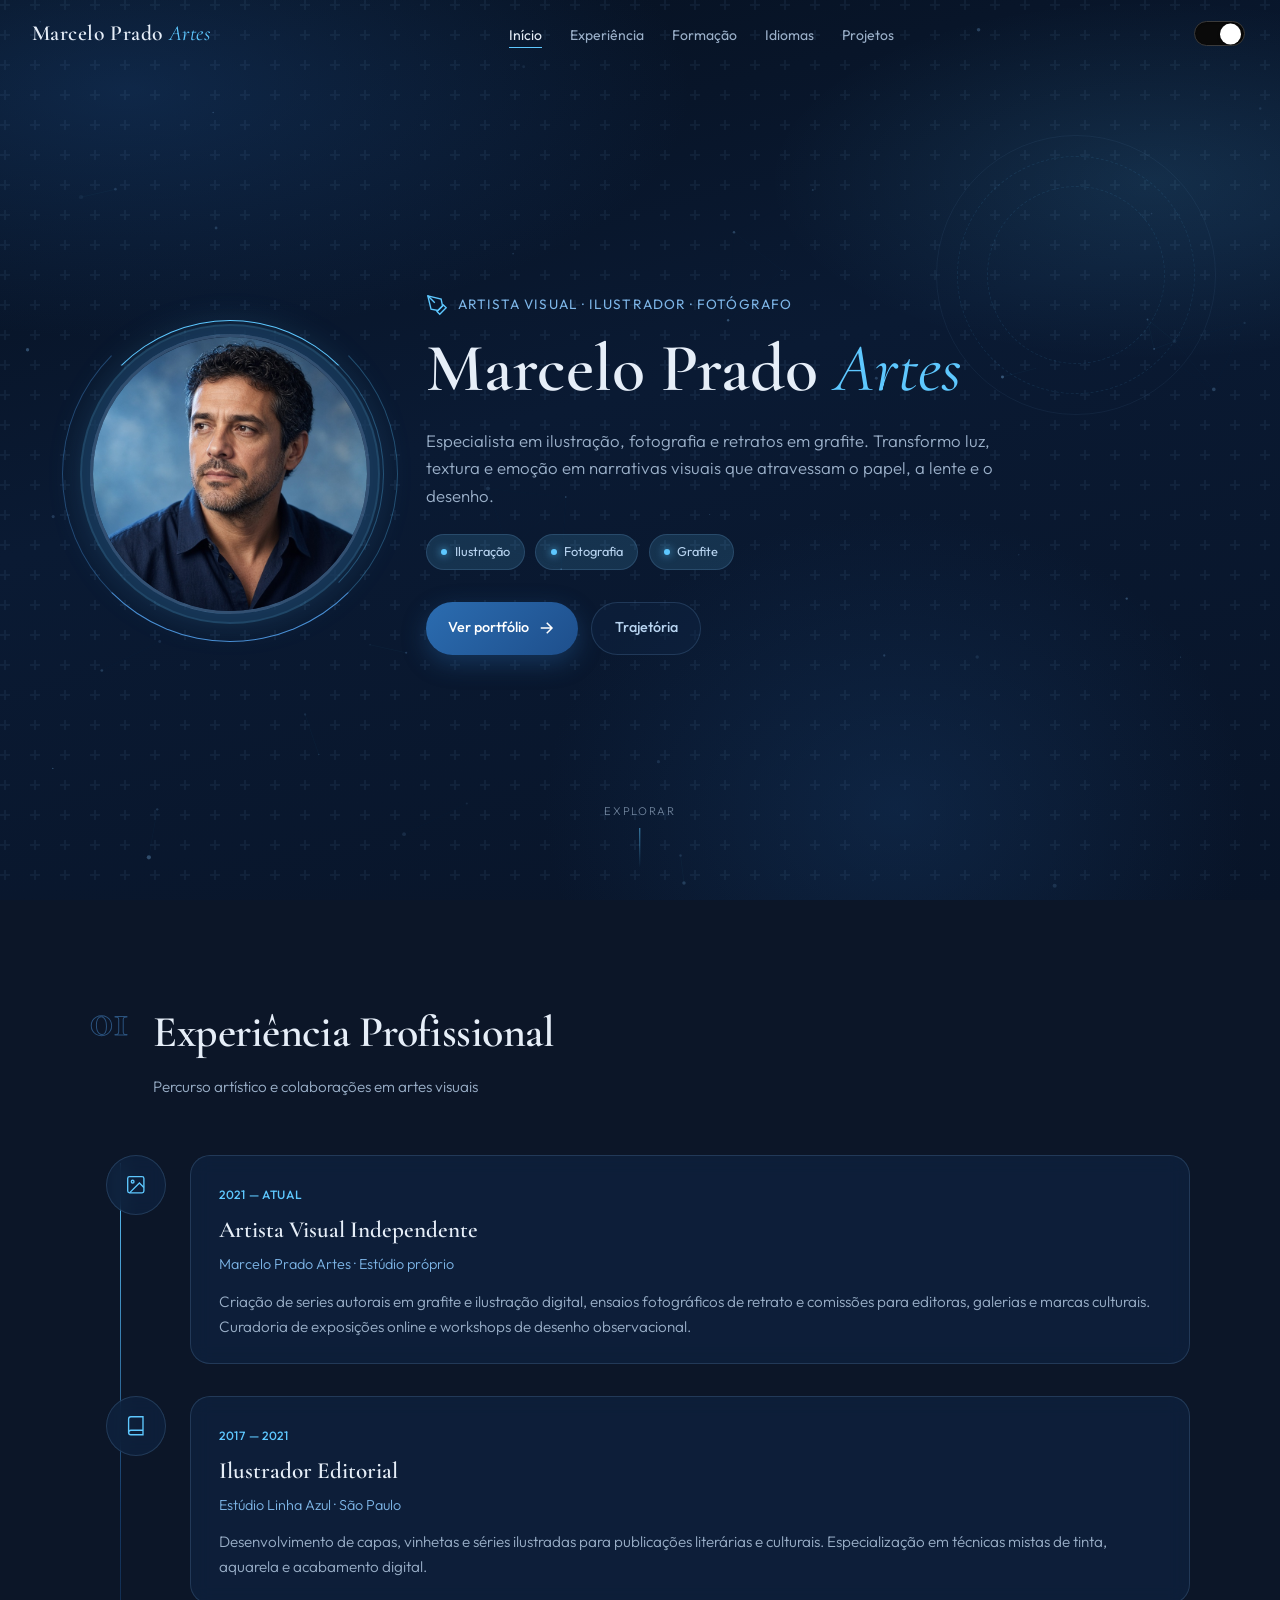
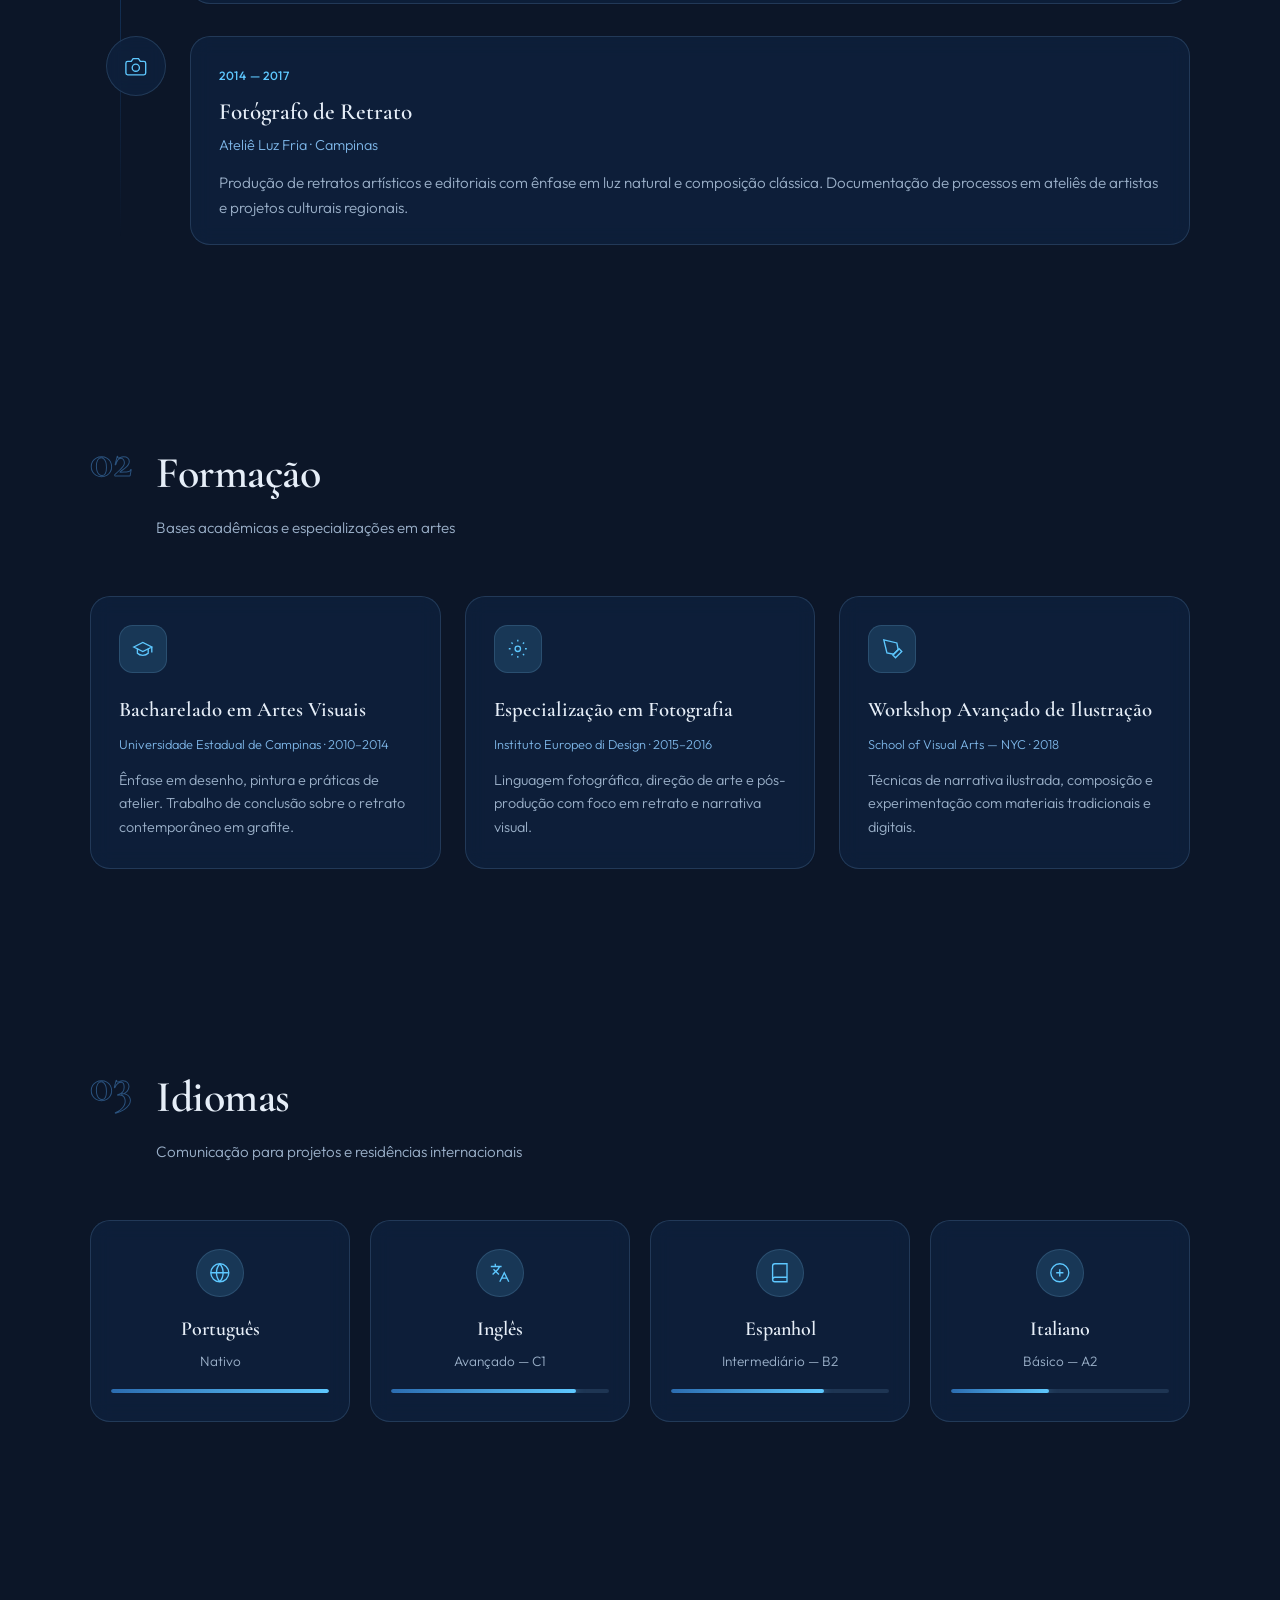
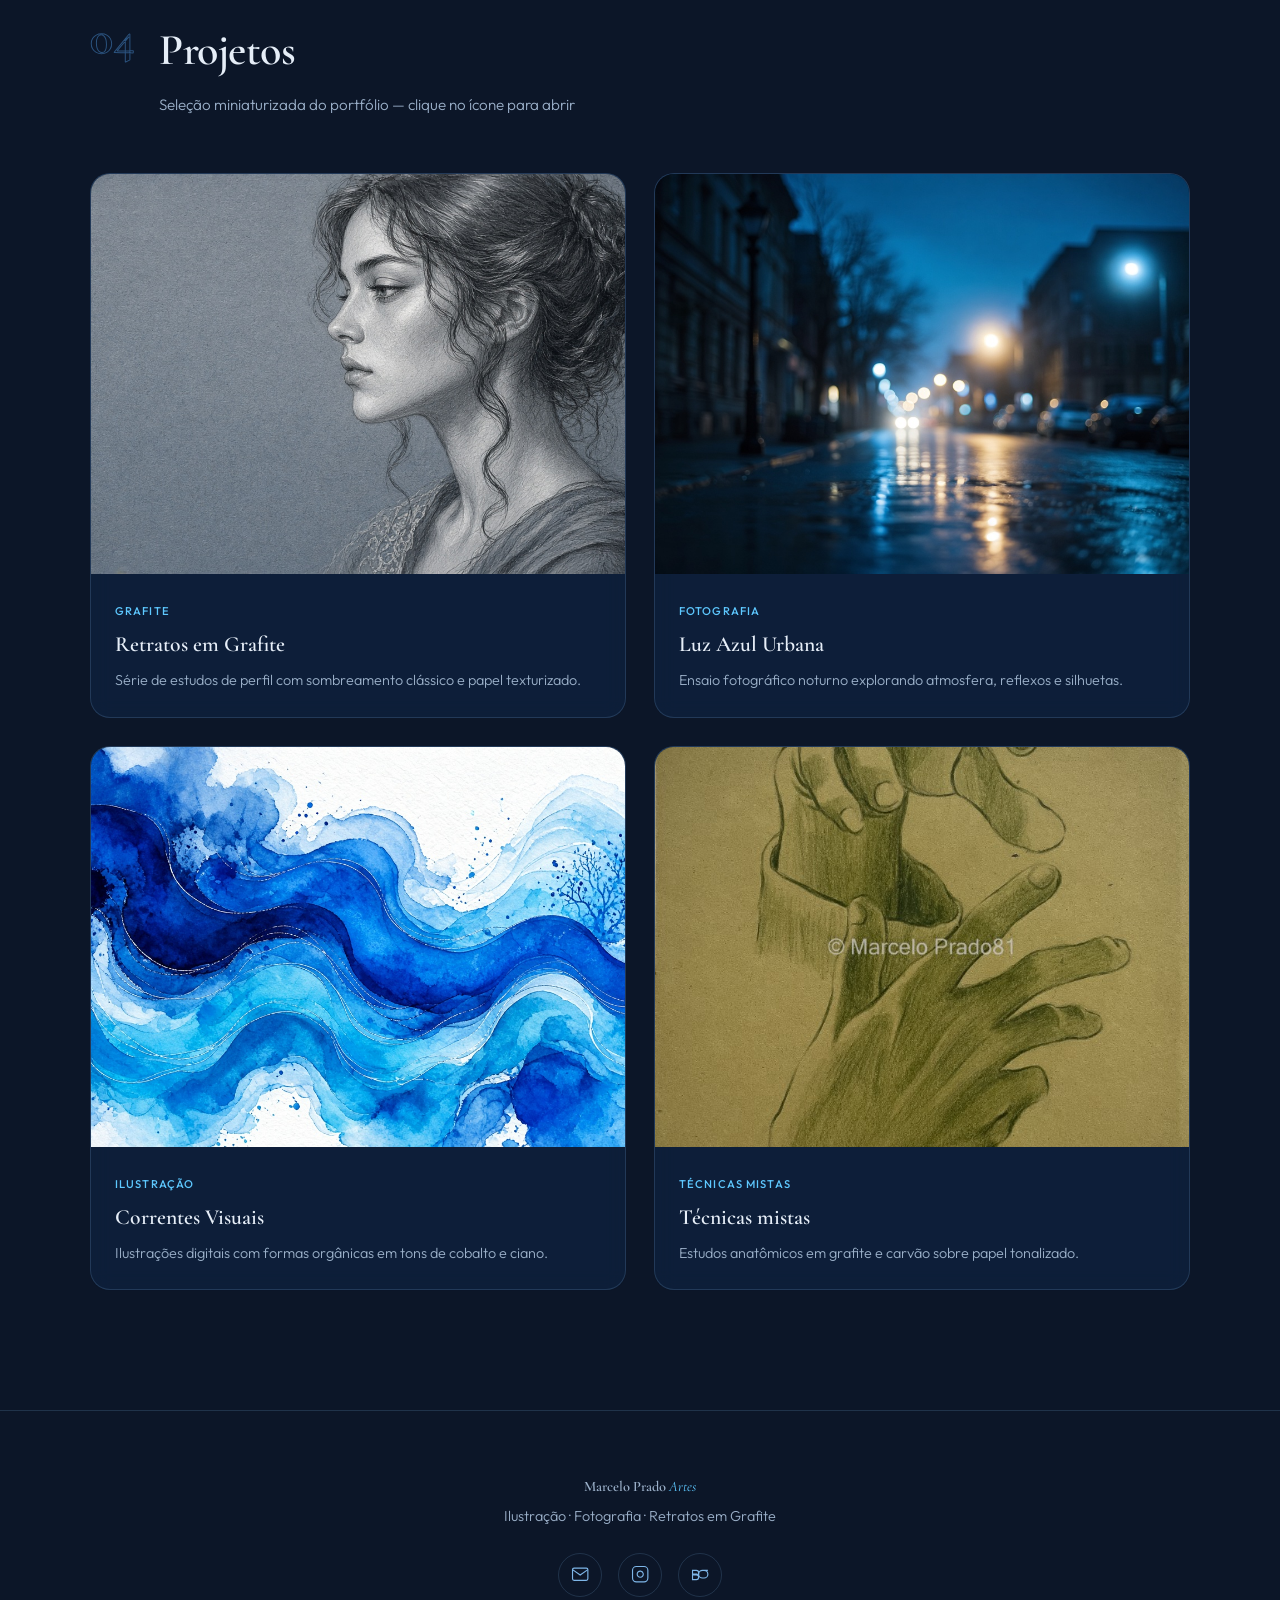
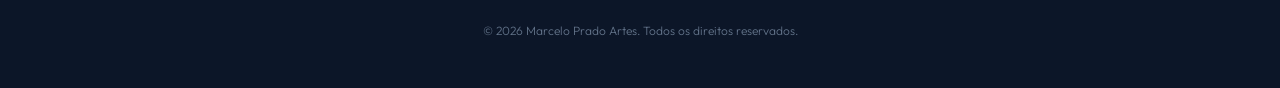
==== Marcelo Prado Artes.html @ c38c05e2 "Versão 1.0" ====
<!DOCTYPE html>
<html lang="pt-BR">
<head>
  <meta charset="UTF-8" />
  <meta name="viewport" content="width=device-width, initial-scale=1.0" />
  <title>Marcelo Prado Artes — Currículo</title>
  <script>
    (function () {
      try {
        var t = localStorage.getItem("mpa-theme");
        if (t === "light" || t === "dark") document.documentElement.setAttribute("data-theme", t);
      } catch (e) {}
    })();
  </script>
  <link rel="preconnect" href="https://fonts.googleapis.com" />
  <link rel="preconnect" href="https://fonts.gstatic.com" crossorigin />
  <link href="https://fonts.googleapis.com/css2?family=Cormorant+Garamond:ital,wght@0,400;0,600;0,700;1,400&family=Outfit:wght@300;400;500;600&display=swap" rel="stylesheet" />
  <link rel="stylesheet" href="styles.css" />
</head>
<body>
  <div class="canvas-bg" aria-hidden="true">
    <canvas id="particles"></canvas>
    <div class="brush-strokes"></div>
  </div>

  <nav class="nav" id="nav">
    <a href="#inicio" class="nav-brand">Marcelo Prado <span>Artes</span></a>
    <div class="nav-end">
      <button
        type="button"
        class="theme-toggle"
        id="themeToggle"
        role="switch"
        aria-checked="true"
        aria-label="Alternar modo escuro"
        title="Alternar modo claro / escuro"
      >
        <span class="theme-switch" aria-hidden="true">
          <span class="theme-knob"></span>
        </span>
      </button>
      <button class="nav-toggle" id="navToggle" aria-label="Abrir menu">
        <span></span><span></span><span></span>
      </button>
    </div>
    <ul class="nav-links" id="navLinks">
      <li><a href="#inicio">Início</a></li>
      <li><a href="#experiencia">Experiência</a></li>
      <li><a href="#formacao">Formação</a></li>
      <li><a href="#idiomas">Idiomas</a></li>
      <li><a href="#projetos">Projetos</a></li>
    </ul>
  </nav>

  <!-- Seção 1: Perfil -->
  <header class="hero section" id="inicio">
    <div class="hero-ornament" aria-hidden="true"></div>
    <div class="hero-content reveal">
      <div class="portrait-frame">
        <div class="portrait-ring"></div>
        <div class="portrait-ring ring-2"></div>
        <img
          src="assets/artista-retrato.jpg"
          alt="Retrato de Marcelo Prado"
          class="portrait-img"
        />
        <div class="portrait-glow"></div>
      </div>

      <div class="hero-text">
        <p class="eyebrow">
          <span class="icon-pulse" aria-hidden="true">
            <svg viewBox="0 0 24 24" fill="none" stroke="currentColor" stroke-width="1.5">
              <path d="M12 19l7-7 3 3-7 7-3-3z"/><path d="M18 13l-1.5-7.5L2 2l3.5 14.5L13 18l5-5z"/><path d="M2 2l7.586 7.586"/>
            </svg>
          </span>
          Artista Visual · Ilustrador · Fotógrafo
        </p>
        <h1>Marcelo Prado <em>Artes</em></h1>
        <p class="lead">
          Especialista em ilustração, fotografia e retratos em grafite.
          Transformo luz, textura e emoção em narrativas visuais que
          atravessam o papel, a lente e o desenho.
        </p>
        <div class="hero-tags" role="group" aria-label="Filtrar por técnica">
          <button type="button" class="tag" data-filter="ilustracao" aria-label="Ver projetos de Ilustração">
            <i class="tag-dot" aria-hidden="true"></i>Ilustração
          </button>
          <button type="button" class="tag" data-filter="fotografia" aria-label="Ver projetos de Fotografia">
            <i class="tag-dot" aria-hidden="true"></i>Fotografia
          </button>
          <button type="button" class="tag" data-filter="grafite" aria-label="Ver projetos de Grafite">
            <i class="tag-dot" aria-hidden="true"></i>Grafite
          </button>
        </div>
        <div class="hero-cta">
          <a href="#projetos" class="btn btn-primary">
            Ver portfólio
            <svg viewBox="0 0 24 24" width="18" height="18" fill="none" stroke="currentColor" stroke-width="2">
              <path d="M5 12h14M13 5l7 7-7 7"/>
            </svg>
          </a>
          <a href="#experiencia" class="btn btn-ghost">Trajetória</a>
        </div>
      </div>
    </div>

    <div class="scroll-hint" aria-hidden="true">
      <span>Explorar</span>
      <div class="scroll-line"></div>
    </div>
  </header>

  <!-- Seção 2: Experiência -->
  <section class="section experience" id="experiencia">
    <div class="section-inner">
      <header class="section-header reveal">
        <span class="section-num">01</span>
        <div>
          <h2>Experiência Profissional</h2>
          <p>Percurso artístico e colaborações em artes visuais</p>
        </div>
      </header>

      <div class="timeline">
        <article class="timeline-item reveal">
          <div class="timeline-icon" aria-hidden="true">
            <svg viewBox="0 0 24 24" fill="none" stroke="currentColor" stroke-width="1.5">
              <rect x="3" y="3" width="18" height="18" rx="2"/><circle cx="8.5" cy="8.5" r="1.5"/><path d="M21 15l-5-5L5 21"/>
            </svg>
          </div>
          <div class="timeline-body">
            <span class="period">2021 — Atual</span>
            <h3>Artista Visual Independente</h3>
            <p class="role">Marcelo Prado Artes · Estúdio próprio</p>
            <p>
              Criação de series autorais em grafite e ilustração digital,
              ensaios fotográficos de retrato e comissões para editoras,
              galerias e marcas culturais. Curadoria de exposições online
              e workshops de desenho observacional.
            </p>
          </div>
        </article>

        <article class="timeline-item reveal">
          <div class="timeline-icon" aria-hidden="true">
            <svg viewBox="0 0 24 24" fill="none" stroke="currentColor" stroke-width="1.5">
              <path d="M4 19.5A2.5 2.5 0 016.5 17H20"/><path d="M6.5 2H20v20H6.5A2.5 2.5 0 014 19.5v-15A2.5 2.5 0 016.5 2z"/>
            </svg>
          </div>
          <div class="timeline-body">
            <span class="period">2017 — 2021</span>
            <h3>Ilustrador Editorial</h3>
            <p class="role">Estúdio Linha Azul · São Paulo</p>
            <p>
              Desenvolvimento de capas, vinhetas e séries ilustradas para
              publicações literárias e culturais. Especialização em
              técnicas mistas de tinta, aquarela e acabamento digital.
            </p>
          </div>
        </article>

        <article class="timeline-item reveal">
          <div class="timeline-icon" aria-hidden="true">
            <svg viewBox="0 0 24 24" fill="none" stroke="currentColor" stroke-width="1.5">
              <path d="M23 19a2 2 0 01-2 2H3a2 2 0 01-2-2V8a2 2 0 012-2h4l2-3h6l2 3h4a2 2 0 012 2z"/><circle cx="12" cy="13" r="4"/>
            </svg>
          </div>
          <div class="timeline-body">
            <span class="period">2014 — 2017</span>
            <h3>Fotógrafo de Retrato</h3>
            <p class="role">Ateliê Luz Fria · Campinas</p>
            <p>
              Produção de retratos artísticos e editoriais com ênfase em
              luz natural e composição clássica. Documentação de processos
              em ateliês de artistas e projetos culturais regionais.
            </p>
          </div>
        </article>
      </div>
    </div>
  </section>

  <!-- Seção 3: Formação -->
  <section class="section formation" id="formacao">
    <div class="section-inner">
      <header class="section-header reveal">
        <span class="section-num">02</span>
        <div>
          <h2>Formação</h2>
          <p>Bases acadêmicas e especializações em artes</p>
        </div>
      </header>

      <div class="cards-grid">
        <article class="info-card reveal">
          <div class="card-icon animated-icon">
            <svg viewBox="0 0 24 24" fill="none" stroke="currentColor" stroke-width="1.5">
              <path d="M22 10v6M2 10l10-5 10 5-10 5z"/><path d="M6 12v5c3 3 9 3 12 0v-5"/>
            </svg>
          </div>
          <h3>Bacharelado em Artes Visuais</h3>
          <p class="meta">Universidade Estadual de Campinas · 2010–2014</p>
          <p>Ênfase em desenho, pintura e práticas de atelier. Trabalho de conclusão sobre o retrato contemporâneo em grafite.</p>
        </article>

        <article class="info-card reveal">
          <div class="card-icon animated-icon">
            <svg viewBox="0 0 24 24" fill="none" stroke="currentColor" stroke-width="1.5">
              <circle cx="12" cy="12" r="3"/><path d="M12 2v2M12 20v2M4.93 4.93l1.41 1.41M17.66 17.66l1.41 1.41M2 12h2M20 12h2M4.93 19.07l1.41-1.41M17.66 6.34l1.41-1.41"/>
            </svg>
          </div>
          <h3>Especialização em Fotografia</h3>
          <p class="meta">Instituto Europeo di Design · 2015–2016</p>
          <p>Linguagem fotográfica, direção de arte e pós-produção com foco em retrato e narrativa visual.</p>
        </article>

        <article class="info-card reveal">
          <div class="card-icon animated-icon">
            <svg viewBox="0 0 24 24" fill="none" stroke="currentColor" stroke-width="1.5">
              <path d="M12 19l7-7 3 3-7 7-3-3z"/><path d="M18 13l-1.5-7.5L2 2l3.5 14.5L13 18l5-5z"/>
            </svg>
          </div>
          <h3>Workshop Avançado de Ilustração</h3>
          <p class="meta">School of Visual Arts — NYC · 2018</p>
          <p>Técnicas de narrativa ilustrada, composição e experimentação com materiais tradicionais e digitais.</p>
        </article>
      </div>
    </div>
  </section>

  <!-- Seção 4: Idiomas -->
  <section class="section languages" id="idiomas">
    <div class="section-inner">
      <header class="section-header reveal">
        <span class="section-num">03</span>
        <div>
          <h2>Idiomas</h2>
          <p>Comunicação para projetos e residências internacionais</p>
        </div>
      </header>

      <div class="lang-grid">
        <article class="lang-card reveal" data-level="100">
          <div class="lang-icon animated-icon">
            <svg viewBox="0 0 24 24" fill="none" stroke="currentColor" stroke-width="1.5">
              <circle cx="12" cy="12" r="10"/><path d="M2 12h20M12 2a15.3 15.3 0 010 20M12 2a15.3 15.3 0 000 20"/>
            </svg>
          </div>
          <h3>Português</h3>
          <p>Nativo</p>
          <div class="lang-bar"><span style="--level:100%"></span></div>
        </article>

        <article class="lang-card reveal" data-level="85">
          <div class="lang-icon animated-icon">
            <svg viewBox="0 0 24 24" fill="none" stroke="currentColor" stroke-width="1.5">
              <path d="M5 8l6 6M4 14l6-6 2-3M2 5h12M7 2v3M22 22l-5-10-5 10M14 18h6"/>
            </svg>
          </div>
          <h3>Inglês</h3>
          <p>Avançado — C1</p>
          <div class="lang-bar"><span style="--level:85%"></span></div>
        </article>

        <article class="lang-card reveal" data-level="70">
          <div class="lang-icon animated-icon">
            <svg viewBox="0 0 24 24" fill="none" stroke="currentColor" stroke-width="1.5">
              <path d="M4 19.5A2.5 2.5 0 016.5 17H20"/><path d="M6.5 2H20v20H6.5A2.5 2.5 0 014 19.5v-15A2.5 2.5 0 016.5 2z"/>
            </svg>
          </div>
          <h3>Espanhol</h3>
          <p>Intermediário — B2</p>
          <div class="lang-bar"><span style="--level:70%"></span></div>
        </article>

        <article class="lang-card reveal" data-level="45">
          <div class="lang-icon animated-icon">
            <svg viewBox="0 0 24 24" fill="none" stroke="currentColor" stroke-width="1.5">
              <path d="M12 2a10 10 0 100 20 10 10 0 000-20z"/><path d="M8 12h8M12 8v8"/>
            </svg>
          </div>
          <h3>Italiano</h3>
          <p>Básico — A2</p>
          <div class="lang-bar"><span style="--level:45%"></span></div>
        </article>
      </div>
    </div>
  </section>

  <!-- Seção 5: Projetos / Portfólio -->
  <section class="section projects" id="projetos">
    <div class="section-inner">
      <header class="section-header reveal">
        <span class="section-num">04</span>
        <div>
          <h2>Projetos</h2>
          <p>Seleção miniaturizada do portfólio — clique no ícone para abrir</p>
        </div>
      </header>

      <div class="portfolio-grid">
        <article class="portfolio-card reveal" data-project="grafite" data-category="grafite">
          <div class="portfolio-thumb">
            <img src="assets/portfolio-grafite.jpg" alt="Retrato em perfil — grafite" />
            <div class="portfolio-overlay">
              <button class="open-project" aria-label="Abrir projeto Retratos em Grafite" type="button">
                <svg viewBox="0 0 24 24" fill="none" stroke="currentColor" stroke-width="1.8">
                  <path d="M18 13v6a2 2 0 01-2 2H5a2 2 0 01-2-2V8a2 2 0 012-2h6"/><polyline points="15 3 21 3 21 9"/><line x1="10" y1="14" x2="21" y2="3"/>
                </svg>
              </button>
            </div>
          </div>
          <div class="portfolio-info">
            <span class="portfolio-cat">Grafite</span>
            <h3>Retratos em Grafite</h3>
            <p>Série de estudos de perfil com sombreamento clássico e papel texturizado.</p>
          </div>
        </article>

        <article class="portfolio-card reveal" data-project="foto" data-category="fotografia">
          <div class="portfolio-thumb">
            <img src="assets/portfolio-foto.jpg" alt="Ensaio fotográfico blue hour" />
            <div class="portfolio-overlay">
              <button class="open-project" aria-label="Abrir projeto Luz Azul Urbana" type="button">
                <svg viewBox="0 0 24 24" fill="none" stroke="currentColor" stroke-width="1.8">
                  <path d="M18 13v6a2 2 0 01-2 2H5a2 2 0 01-2-2V8a2 2 0 012-2h6"/><polyline points="15 3 21 3 21 9"/><line x1="10" y1="14" x2="21" y2="3"/>
                </svg>
              </button>
            </div>
          </div>
          <div class="portfolio-info">
            <span class="portfolio-cat">Fotografia</span>
            <h3>Luz Azul Urbana</h3>
            <p>Ensaio fotográfico noturno explorando atmosfera, reflexos e silhuetas.</p>
          </div>
        </article>

        <article class="portfolio-card reveal" data-project="ilustracao" data-category="ilustracao">
          <div class="portfolio-thumb">
            <img src="assets/portfolio-ilustracao.jpg" alt="Ilustração de ondas abstratas" />
            <div class="portfolio-overlay">
              <button class="open-project" aria-label="Abrir projeto Correntes Visuais" type="button">
                <svg viewBox="0 0 24 24" fill="none" stroke="currentColor" stroke-width="1.8">
                  <path d="M18 13v6a2 2 0 01-2 2H5a2 2 0 01-2-2V8a2 2 0 012-2h6"/><polyline points="15 3 21 3 21 9"/><line x1="10" y1="14" x2="21" y2="3"/>
                </svg>
              </button>
            </div>
          </div>
          <div class="portfolio-info">
            <span class="portfolio-cat">Ilustração</span>
            <h3>Correntes Visuais</h3>
            <p>Ilustrações digitais com formas orgânicas em tons de cobalto e ciano.</p>
          </div>
        </article>

        <article class="portfolio-card reveal" data-project="tecnicas" data-category="grafite">
          <div class="portfolio-thumb">
            <img src="assets/tecnicas-mistas-1.jpg" alt="Estudo de mãos — Técnicas mistas" />
            <div class="portfolio-overlay">
              <button class="open-project" aria-label="Abrir projeto Técnicas mistas" type="button">
                <svg viewBox="0 0 24 24" fill="none" stroke="currentColor" stroke-width="1.8">
                  <path d="M18 13v6a2 2 0 01-2 2H5a2 2 0 01-2-2V8a2 2 0 012-2h6"/><polyline points="15 3 21 3 21 9"/><line x1="10" y1="14" x2="21" y2="3"/>
                </svg>
              </button>
            </div>
          </div>
          <div class="portfolio-info">
            <span class="portfolio-cat">Técnicas mistas</span>
            <h3>Técnicas mistas</h3>
            <p>Estudos anatômicos em grafite e carvão sobre papel tonalizado.</p>
          </div>
        </article>
      </div>
    </div>
  </section>

  <footer class="footer">
    <div class="footer-inner">
      <p class="footer-brand">Marcelo Prado <span>Artes</span></p>
      <p>Ilustração · Fotografia · Retratos em Grafite</p>
      <div class="footer-links">
        <a href="mailto:contato@marcelopradoartes.com" class="social-icon" aria-label="E-mail">
          <svg viewBox="0 0 24 24" fill="none" stroke="currentColor" stroke-width="1.5"><path d="M4 4h16c1.1 0 2 .9 2 2v12c0 1.1-.9 2-2 2H4c-1.1 0-2-.9-2-2V6c0-1.1.9-2 2-2z"/><polyline points="22,6 12,13 2,6"/></svg>
        </a>
        <a href="#" class="social-icon" aria-label="Instagram">
          <svg viewBox="0 0 24 24" fill="none" stroke="currentColor" stroke-width="1.5"><rect x="2" y="2" width="20" height="20" rx="5"/><path d="M16 11.37A4 4 0 1112.63 8 4 4 0 0116 11.37z"/><line x1="17.5" y1="6.5" x2="17.51" y2="6.5"/></svg>
        </a>
        <a href="#" class="social-icon" aria-label="Behance">
          <svg viewBox="0 0 24 24" fill="none" stroke="currentColor" stroke-width="1.5"><path d="M22 7h-7M15 7a5 5 0 000 10h2a5 5 0 000-10zM2 12h6M2 7h5a3 3 0 010 6H2V7zM2 13h5a3 3 0 010 6H2v-6z"/></svg>
        </a>
      </div>
      <p class="copyright">© <span id="year"></span> Marcelo Prado Artes. Todos os direitos reservados.</p>
    </div>
  </footer>

  <!-- Botão flutuante Home -->
  <a href="#inicio" class="home-fab" id="homeFab" aria-label="Voltar ao início">
    <svg viewBox="0 0 24 24" fill="none" stroke="currentColor" stroke-width="1.6" aria-hidden="true">
      <path d="M3 10.5L12 3l9 7.5"/><path d="M5 9.5V20h5v-5h4v5h5V9.5"/>
    </svg>
  </a>

  <!-- Lightbox em tela cheia -->
  <div class="lightbox" id="projectModal" role="dialog" aria-modal="true" aria-hidden="true" aria-labelledby="modalTitle">
    <div class="lightbox-backdrop" data-close></div>

    <button class="lightbox-close" data-close aria-label="Fechar galeria">
      <svg viewBox="0 0 24 24" fill="none" stroke="currentColor" stroke-width="2"><path d="M18 6L6 18M6 6l12 12"/></svg>
      <span>Fechar</span>
    </button>

    <!-- Navegação horizontal: trocar de projeto -->
    <button class="lightbox-nav lightbox-h lightbox-prev-project" id="lightboxPrevProject" type="button" aria-label="Projeto anterior">
      <svg viewBox="0 0 24 24" fill="none" stroke="currentColor" stroke-width="1.8"><path d="M15 18l-6-6 6-6"/></svg>
      <span class="nav-hint">Projeto<br>anterior</span>
    </button>

    <button class="lightbox-nav lightbox-h lightbox-next-project" id="lightboxNextProject" type="button" aria-label="Próximo projeto">
      <span class="nav-hint">Próximo<br>projeto</span>
      <svg viewBox="0 0 24 24" fill="none" stroke="currentColor" stroke-width="1.8"><path d="M9 18l6-6-6-6"/></svg>
    </button>

    <!-- Navegação vertical: imagens do projeto -->
    <button class="lightbox-nav lightbox-v lightbox-prev-image" id="lightboxPrevImage" type="button" aria-label="Imagem anterior">
      <svg viewBox="0 0 24 24" fill="none" stroke="currentColor" stroke-width="1.8"><path d="M18 15l-6-6-6 6"/></svg>
      <span class="nav-hint">Imagem anterior</span>
    </button>

    <button class="lightbox-nav lightbox-v lightbox-next-image" id="lightboxNextImage" type="button" aria-label="Próxima imagem">
      <span class="nav-hint">Próxima imagem</span>
      <svg viewBox="0 0 24 24" fill="none" stroke="currentColor" stroke-width="1.8"><path d="M6 9l6 6 6-6"/></svg>
    </button>

    <div class="lightbox-stage">
      <figure class="lightbox-figure">
        <div class="lightbox-image-wrap">
          <button type="button" class="lightbox-zoom-trigger" id="lightboxZoomTrigger" aria-label="Ampliar imagem">
            <img id="modalImage" src="" alt="" />
            <span class="zoom-hint" aria-hidden="true">
              <svg viewBox="0 0 24 24" fill="none" stroke="currentColor" stroke-width="1.8">
                <circle cx="11" cy="11" r="7"/><path d="M21 21l-4.35-4.35M11 8v6M8 11h6"/>
              </svg>
            </span>
          </button>
          <div class="lightbox-dots" id="modalDots" aria-hidden="true"></div>
        </div>
        <figcaption class="lightbox-meta">
          <p class="lightbox-project-label" id="modalProjectLabel">Projeto 1 / 4</p>
          <p class="lightbox-counter" id="modalCounter">Imagem 1 / 3</p>
          <h3 id="modalTitle"></h3>
          <dl class="lightbox-details">
            <div>
              <dt>Técnica</dt>
              <dd id="modalTechnique"></dd>
            </div>
            <div>
              <dt>Ano</dt>
              <dd id="modalYear"></dd>
            </div>
            <div>
              <dt>Autor</dt>
              <dd id="modalAuthor"></dd>
            </div>
          </dl>
          <p class="lightbox-desc" id="modalDesc"></p>
        </figcaption>
      </figure>
    </div>

    <p class="lightbox-keys" aria-hidden="true">
      ↑ ↓ imagens · ← → projetos · clique na lupa para zoom · Esc para fechar
    </p>

    <!-- Zoom em tela cheia -->
    <div class="image-zoom" id="imageZoom" aria-hidden="true">
      <img id="zoomImage" src="" alt="" />
      <p class="image-zoom-hint">↑ ↓ navegar imagens · clique na imagem para sair do zoom</p>
    </div>
  </div>

  <script src="script.js"></script>
</body>
</html>
---- styles.css ----
/* ========================================
   Marcelo Prado Artes — Currículo Visual
   ======================================== */

:root {
  --blue-950: #06101f;
  --blue-900: #0a1a33;
  --blue-800: #0f2747;
  --blue-700: #163a66;
  --blue-600: #1e4f8c;
  --blue-500: #2b6cb0;
  --blue-400: #4a8fd4;
  --blue-300: #7eb6e8;
  --blue-200: #b8d4f0;
  --blue-100: #e8f1fa;
  --accent: #5ec8ff;
  --accent-soft: rgba(94, 200, 255, 0.15);
  --ink: #e6eef8;
  --ink-muted: #9bb0c9;
  --paper: #0c1628;
  --card: rgba(15, 39, 71, 0.55);
  --stroke: rgba(126, 182, 232, 0.18);
  --glow: 0 0 40px rgba(94, 200, 255, 0.25);
  --nav-scrolled: rgba(6, 16, 31, 0.85);
  --menu-bg: rgba(6, 16, 31, 0.96);
  --canvas-a: rgba(30, 79, 140, 0.35);
  --canvas-b: rgba(94, 200, 255, 0.12);
  --canvas-c: rgba(22, 58, 102, 0.4);
  --canvas-base: linear-gradient(165deg, #06101f 0%, #0a1a33 45%, #081428 100%);
  --theme-sun: #7dd3fc;
  --theme-moon: #c7d7ea;
  --font-display: "Cormorant Garamond", Georgia, serif;
  --font-body: "Outfit", system-ui, sans-serif;
  --radius: 1.25rem;
  --ease: cubic-bezier(0.22, 1, 0.36, 1);
}

html[data-theme="light"] {
  --blue-950: #f4f8fc;
  --blue-900: #eaf2fa;
  --blue-800: #dce8f5;
  --blue-700: #4a7eb5;
  --blue-600: #2b6cb0;
  --blue-500: #1e5a9a;
  --blue-400: #2b6cb0;
  --blue-300: #3d6f9e;
  --blue-200: #1a3a5c;
  --blue-100: #0c1628;
  --accent: #1a7fd4;
  --accent-soft: rgba(26, 127, 212, 0.12);
  --ink: #0f1c2e;
  --ink-muted: #5a7390;
  --paper: #f5f8fc;
  --card: rgba(255, 255, 255, 0.72);
  --stroke: rgba(30, 79, 140, 0.16);
  --glow: 0 0 36px rgba(43, 108, 176, 0.18);
  --nav-scrolled: rgba(245, 248, 252, 0.9);
  --menu-bg: rgba(245, 248, 252, 0.98);
  --canvas-a: rgba(126, 182, 232, 0.35);
  --canvas-b: rgba(43, 108, 176, 0.1);
  --canvas-c: rgba(184, 212, 240, 0.45);
  --canvas-base: linear-gradient(165deg, #f7fbff 0%, #eef5fb 45%, #e8f0f8 100%);
  --theme-sun: #f0b429;
  --theme-moon: #3d5a80;
}

*,
*::before,
*::after {
  box-sizing: border-box;
  margin: 0;
  padding: 0;
}

html {
  scroll-behavior: smooth;
  scroll-padding-top: 5rem;
}

body {
  font-family: var(--font-body);
  font-weight: 300;
  color: var(--ink);
  background: var(--paper);
  line-height: 1.65;
  overflow-x: hidden;
  min-height: 100vh;
}

img {
  max-width: 100%;
  display: block;
}

a {
  color: inherit;
  text-decoration: none;
}

ul {
  list-style: none;
}

button {
  font: inherit;
  border: none;
  background: none;
  cursor: pointer;
  color: inherit;
}

/* ---- Background artístico ---- */
.canvas-bg {
  position: fixed;
  inset: 0;
  z-index: 0;
  pointer-events: none;
  background:
    radial-gradient(ellipse 80% 50% at 10% 10%, var(--canvas-a), transparent 55%),
    radial-gradient(ellipse 60% 40% at 90% 20%, var(--canvas-b), transparent 50%),
    radial-gradient(ellipse 50% 60% at 70% 90%, var(--canvas-c), transparent 55%),
    var(--canvas-base);
  transition: background 0.5s var(--ease);
}

#particles {
  position: absolute;
  inset: 0;
  width: 100%;
  height: 100%;
}

.brush-strokes {
  position: absolute;
  inset: 0;
  opacity: 0.07;
  background-image:
    url("data:image/svg+xml,%3Csvg width='60' height='60' viewBox='0 0 60 60' xmlns='http://www.w3.org/2000/svg'%3E%3Cg fill='none' fill-rule='evenodd'%3E%3Cg fill='%237eb6e8' fill-opacity='1'%3E%3Cpath d='M36 34v-4h-2v4h-4v2h4v4h2v-4h4v-2h-4zm0-30V0h-2v4h-4v2h4v4h2V6h4V4h-4zM6 34v-4H4v4H0v2h4v4h2v-4h4v-2H6zM6 4V0H4v4H0v2h4v4h2V6h4V4H6z'/%3E%3C/g%3E%3C/g%3E%3C/svg%3E");
  animation: grain 18s linear infinite;
}

@keyframes grain {
  0% { transform: translate(0, 0); }
  100% { transform: translate(-60px, -60px); }
}

/* ---- Navegação ---- */
.nav {
  position: fixed;
  top: 0;
  left: 0;
  right: 0;
  z-index: 100;
  display: flex;
  align-items: center;
  justify-content: space-between;
  gap: 1rem;
  padding: 1rem 2rem;
  transition: background 0.4s var(--ease), backdrop-filter 0.4s, box-shadow 0.4s;
}

.nav.scrolled {
  background: var(--nav-scrolled);
  backdrop-filter: blur(16px);
  box-shadow: 0 1px 0 var(--stroke);
}

.nav-end {
  display: flex;
  align-items: center;
  gap: 0.65rem;
  order: 3;
}

.nav-links {
  order: 2;
}

.nav-brand {
  order: 1;
}

/* ---- Toggle tema (switch cápsula) ---- */
.theme-toggle {
  display: inline-flex;
  align-items: center;
  justify-content: center;
  padding: 0.2rem;
  background: transparent;
  border: none;
  border-radius: 999px;
  transition: transform 0.25s var(--ease);
}

.theme-toggle:hover {
  transform: scale(1.05);
}

.theme-toggle:focus-visible {
  outline: 2px solid var(--accent);
  outline-offset: 3px;
}

.theme-switch {
  position: relative;
  width: 3.15rem;
  height: 1.55rem;
  border-radius: 999px;
  background: #0a0a0a;
  border: 1.5px solid #3a3a3a;
  box-shadow: inset 0 1px 2px rgba(0, 0, 0, 0.35);
  transition: background 0.35s var(--ease), border-color 0.35s var(--ease);
}

.theme-knob {
  position: absolute;
  top: 50%;
  left: calc(100% - 1.3rem - 0.18rem);
  width: 1.3rem;
  height: 1.3rem;
  border-radius: 50%;
  background: #ffffff;
  transform: translateY(-50%);
  box-shadow: 0 1px 3px rgba(0, 0, 0, 0.35);
  transition: left 0.35s var(--ease), background 0.35s var(--ease);
}

/* Modo claro: trilha clara, knob escuro à esquerda */
html[data-theme="light"] .theme-switch {
  background: #d6d6d6;
  border-color: #c4c4c4;
  box-shadow: inset 0 1px 2px rgba(0, 0, 0, 0.08);
}

html[data-theme="light"] .theme-knob {
  left: 0.18rem;
  background: #111111;
  box-shadow: 0 1px 3px rgba(0, 0, 0, 0.25);
}

.nav-brand {
  font-family: var(--font-display);
  font-size: 1.35rem;
  font-weight: 600;
  letter-spacing: 0.02em;
}

.nav-brand span {
  color: var(--accent);
  font-style: italic;
  font-weight: 400;
}

.nav-links {
  display: flex;
  gap: 1.75rem;
}

.nav-links a {
  font-size: 0.875rem;
  font-weight: 400;
  color: var(--ink-muted);
  position: relative;
  transition: color 0.3s;
}

.nav-links a::after {
  content: "";
  position: absolute;
  left: 0;
  bottom: -4px;
  width: 0;
  height: 1px;
  background: var(--accent);
  transition: width 0.35s var(--ease);
}

.nav-links a:hover,
.nav-links a.active {
  color: var(--ink);
}

.nav-links a:hover::after,
.nav-links a.active::after {
  width: 100%;
}

.nav-toggle {
  display: none;
  flex-direction: column;
  gap: 5px;
  padding: 0.5rem;
}

.nav-toggle span {
  display: block;
  width: 22px;
  height: 2px;
  background: var(--ink);
  border-radius: 2px;
  transition: transform 0.3s, opacity 0.3s;
}

/* ---- Layout comum ---- */
.section {
  position: relative;
  z-index: 1;
  padding: 6rem 1.5rem;
}

.section-inner {
  max-width: 1100px;
  margin: 0 auto;
}

.section-header {
  display: flex;
  gap: 1.5rem;
  align-items: flex-start;
  margin-bottom: 3.5rem;
}

.section-num {
  font-family: var(--font-display);
  font-size: 3rem;
  font-weight: 700;
  line-height: 1;
  color: transparent;
  -webkit-text-stroke: 1px var(--blue-400);
  opacity: 0.5;
}

.section-header h2 {
  font-family: var(--font-display);
  font-size: clamp(2rem, 4vw, 2.75rem);
  font-weight: 600;
  letter-spacing: -0.01em;
  margin-bottom: 0.35rem;
}

.section-header p {
  color: var(--ink-muted);
  font-size: 0.95rem;
}

/* ---- Hero / Perfil ---- */
.hero {
  min-height: 100vh;
  display: flex;
  flex-direction: column;
  justify-content: center;
  padding-top: 7rem;
  padding-bottom: 4rem;
}

.hero-ornament {
  position: absolute;
  top: 15%;
  right: 5%;
  width: 280px;
  height: 280px;
  border: 1px solid var(--stroke);
  border-radius: 50%;
  opacity: 0.4;
  animation: spin-slow 60s linear infinite;
  pointer-events: none;
}

.hero-ornament::before,
.hero-ornament::after {
  content: "";
  position: absolute;
  border-radius: 50%;
  border: 1px dashed rgba(94, 200, 255, 0.25);
}

.hero-ornament::before {
  inset: 20px;
  animation: spin-slow 40s linear infinite reverse;
}

.hero-ornament::after {
  inset: 50px;
}

@keyframes spin-slow {
  to { transform: rotate(360deg); }
}

.hero-content {
  max-width: 1100px;
  margin: 0 auto;
  display: grid;
  grid-template-columns: auto 1fr;
  gap: 3.5rem;
  align-items: center;
  width: 100%;
}

/* Moldura arredondada da foto */
.portrait-frame {
  position: relative;
  width: min(280px, 70vw);
  aspect-ratio: 1;
}

.portrait-img {
  width: 100%;
  height: 100%;
  object-fit: cover;
  border-radius: 50%;
  position: relative;
  z-index: 2;
  border: 3px solid rgba(126, 182, 232, 0.35);
  box-shadow:
    0 0 0 8px rgba(15, 39, 71, 0.6),
    0 0 0 10px rgba(94, 200, 255, 0.2),
    var(--glow);
}

.portrait-ring {
  position: absolute;
  inset: -14px;
  border-radius: 50%;
  border: 1px solid transparent;
  border-top-color: var(--accent);
  border-right-color: rgba(94, 200, 255, 0.3);
  animation: spin-slow 12s linear infinite;
  z-index: 1;
}

.portrait-ring.ring-2 {
  inset: -28px;
  border-top-color: transparent;
  border-bottom-color: var(--blue-400);
  border-left-color: rgba(74, 143, 212, 0.4);
  animation-duration: 18s;
  animation-direction: reverse;
}

.portrait-glow {
  position: absolute;
  inset: 10%;
  border-radius: 50%;
  background: radial-gradient(circle, rgba(94, 200, 255, 0.35), transparent 70%);
  filter: blur(30px);
  z-index: 0;
  animation: pulse-glow 4s ease-in-out infinite;
}

@keyframes pulse-glow {
  0%, 100% { opacity: 0.5; transform: scale(1); }
  50% { opacity: 0.9; transform: scale(1.08); }
}

.hero-text .eyebrow {
  display: inline-flex;
  align-items: center;
  gap: 0.6rem;
  font-size: 0.85rem;
  font-weight: 400;
  letter-spacing: 0.08em;
  text-transform: uppercase;
  color: var(--blue-300);
  margin-bottom: 1rem;
}

.icon-pulse {
  display: inline-flex;
  width: 22px;
  height: 22px;
  color: var(--accent);
  animation: icon-bob 2.5s ease-in-out infinite;
}

.icon-pulse svg {
  width: 100%;
  height: 100%;
}

@keyframes icon-bob {
  0%, 100% { transform: translateY(0) rotate(-5deg); }
  50% { transform: translateY(-4px) rotate(5deg); }
}

.hero-text h1 {
  font-family: var(--font-display);
  font-size: clamp(2.75rem, 6vw, 4.25rem);
  font-weight: 600;
  line-height: 1.1;
  margin-bottom: 1.25rem;
}

.hero-text h1 em {
  font-style: italic;
  font-weight: 400;
  color: var(--accent);
}

.lead {
  font-size: 1.05rem;
  color: var(--ink-muted);
  max-width: 36rem;
  margin-bottom: 1.5rem;
}

.hero-tags {
  display: flex;
  flex-wrap: wrap;
  gap: 0.65rem;
  margin-bottom: 2rem;
}

.tag {
  display: inline-flex;
  align-items: center;
  gap: 0.45rem;
  padding: 0.4rem 0.9rem;
  font-size: 0.8rem;
  font-weight: 400;
  color: var(--blue-200);
  background: var(--accent-soft);
  border: 1px solid var(--stroke);
  border-radius: 999px;
  cursor: pointer;
  transition: transform 0.3s var(--ease), border-color 0.3s, background 0.3s, box-shadow 0.3s, color 0.3s;
}

.tag:hover,
.tag:focus-visible,
.tag.active {
  color: #fff;
  border-color: rgba(94, 200, 255, 0.55);
  background: rgba(43, 108, 176, 0.35);
  box-shadow: 0 0 18px rgba(94, 200, 255, 0.25);
  transform: translateY(-2px);
  outline: none;
}

.tag:focus-visible {
  outline: 2px solid var(--accent);
  outline-offset: 2px;
}

.tag-dot {
  width: 6px;
  height: 6px;
  border-radius: 50%;
  background: var(--accent);
  box-shadow: 0 0 8px var(--accent);
  animation: blink 2s ease-in-out infinite;
}

@keyframes blink {
  0%, 100% { opacity: 1; }
  50% { opacity: 0.35; }
}

.hero-cta {
  display: flex;
  flex-wrap: wrap;
  gap: 0.85rem;
}

.btn {
  display: inline-flex;
  align-items: center;
  gap: 0.5rem;
  padding: 0.85rem 1.4rem;
  font-size: 0.9rem;
  font-weight: 500;
  border-radius: 999px;
  transition: transform 0.3s var(--ease), box-shadow 0.3s, background 0.3s;
}

.btn-primary {
  background: linear-gradient(135deg, var(--blue-500), var(--blue-600));
  color: #fff;
  box-shadow: 0 8px 24px rgba(43, 108, 176, 0.35);
}

.btn-primary:hover {
  transform: translateY(-2px);
  box-shadow: 0 12px 32px rgba(94, 200, 255, 0.35);
}

.btn-primary svg {
  transition: transform 0.3s var(--ease);
}

.btn-primary:hover svg {
  transform: translateX(4px);
}

.btn-ghost {
  border: 1px solid var(--stroke);
  color: var(--blue-200);
  background: rgba(15, 39, 71, 0.4);
}

.btn-ghost:hover {
  border-color: var(--blue-400);
  background: var(--accent-soft);
  transform: translateY(-2px);
}

.scroll-hint {
  position: absolute;
  bottom: 2rem;
  left: 50%;
  transform: translateX(-50%);
  display: flex;
  flex-direction: column;
  align-items: center;
  gap: 0.5rem;
  font-size: 0.7rem;
  letter-spacing: 0.15em;
  text-transform: uppercase;
  color: var(--ink-muted);
  opacity: 0.7;
}

.scroll-line {
  width: 1px;
  height: 40px;
  background: linear-gradient(to bottom, var(--accent), transparent);
  animation: scroll-pulse 2s ease-in-out infinite;
}

@keyframes scroll-pulse {
  0%, 100% { transform: scaleY(1); opacity: 1; }
  50% { transform: scaleY(0.6); opacity: 0.4; }
}

/* ---- Experiência (timeline) ---- */
.timeline {
  position: relative;
  display: flex;
  flex-direction: column;
  gap: 2rem;
  padding-left: 1rem;
}

.timeline::before {
  content: "";
  position: absolute;
  left: 1.9rem;
  top: 0.5rem;
  bottom: 0.5rem;
  width: 1px;
  background: linear-gradient(to bottom, var(--accent), var(--blue-700), transparent);
}

.timeline-item {
  display: grid;
  grid-template-columns: auto 1fr;
  gap: 1.5rem;
  position: relative;
}

.timeline-icon {
  width: 3.75rem;
  height: 3.75rem;
  display: grid;
  place-items: center;
  border-radius: 50%;
  background: var(--card);
  border: 1px solid var(--stroke);
  color: var(--accent);
  z-index: 1;
  backdrop-filter: blur(8px);
  transition: transform 0.4s var(--ease), box-shadow 0.4s;
}

.timeline-icon svg {
  width: 1.35rem;
  height: 1.35rem;
}

.timeline-item:hover .timeline-icon {
  transform: scale(1.08) rotate(-6deg);
  box-shadow: var(--glow);
  color: #fff;
  background: linear-gradient(135deg, var(--blue-500), var(--blue-700));
}

.timeline-body {
  background: var(--card);
  border: 1px solid var(--stroke);
  border-radius: var(--radius);
  padding: 1.5rem 1.75rem;
  backdrop-filter: blur(10px);
  transition: border-color 0.3s, transform 0.3s var(--ease);
}

.timeline-item:hover .timeline-body {
  border-color: rgba(94, 200, 255, 0.35);
  transform: translateX(4px);
}

.period {
  display: inline-block;
  font-size: 0.75rem;
  font-weight: 500;
  letter-spacing: 0.06em;
  text-transform: uppercase;
  color: var(--accent);
  margin-bottom: 0.4rem;
}

.timeline-body h3 {
  font-family: var(--font-display);
  font-size: 1.45rem;
  font-weight: 600;
  margin-bottom: 0.2rem;
}

.role {
  font-size: 0.9rem;
  color: var(--blue-300);
  margin-bottom: 0.75rem;
}

.timeline-body p:last-child {
  color: var(--ink-muted);
  font-size: 0.95rem;
}

/* ---- Formação ---- */
.cards-grid {
  display: grid;
  grid-template-columns: repeat(3, 1fr);
  gap: 1.5rem;
}

.info-card {
  background: var(--card);
  border: 1px solid var(--stroke);
  border-radius: var(--radius);
  padding: 1.75rem;
  backdrop-filter: blur(10px);
  transition: transform 0.4s var(--ease), border-color 0.3s, box-shadow 0.4s;
}

.info-card:hover {
  transform: translateY(-6px);
  border-color: rgba(94, 200, 255, 0.4);
  box-shadow: var(--glow);
}

.card-icon,
.lang-icon {
  width: 3rem;
  height: 3rem;
  display: grid;
  place-items: center;
  margin-bottom: 1.25rem;
  border-radius: 0.85rem;
  background: var(--accent-soft);
  color: var(--accent);
  border: 1px solid var(--stroke);
}

.card-icon svg,
.lang-icon svg {
  width: 1.35rem;
  height: 1.35rem;
}

.animated-icon {
  animation: float-icon 3.5s ease-in-out infinite;
}

.info-card:nth-child(2) .animated-icon { animation-delay: 0.4s; }
.info-card:nth-child(3) .animated-icon { animation-delay: 0.8s; }

@keyframes float-icon {
  0%, 100% { transform: translateY(0); }
  50% { transform: translateY(-6px); }
}

.info-card h3 {
  font-family: var(--font-display);
  font-size: 1.3rem;
  font-weight: 600;
  margin-bottom: 0.4rem;
}

.info-card .meta {
  font-size: 0.8rem;
  color: var(--blue-300);
  margin-bottom: 0.85rem;
}

.info-card p:last-child {
  font-size: 0.9rem;
  color: var(--ink-muted);
}

/* ---- Idiomas ---- */
.lang-grid {
  display: grid;
  grid-template-columns: repeat(4, 1fr);
  gap: 1.25rem;
}

.lang-card {
  text-align: center;
  background: var(--card);
  border: 1px solid var(--stroke);
  border-radius: var(--radius);
  padding: 1.75rem 1.25rem;
  backdrop-filter: blur(10px);
  transition: transform 0.35s var(--ease), border-color 0.3s;
}

.lang-card:hover {
  transform: translateY(-4px);
  border-color: rgba(94, 200, 255, 0.4);
}

.lang-icon {
  margin: 0 auto 1rem;
  border-radius: 50%;
}

.lang-card:nth-child(2) .animated-icon { animation-delay: 0.3s; }
.lang-card:nth-child(3) .animated-icon { animation-delay: 0.6s; }
.lang-card:nth-child(4) .animated-icon { animation-delay: 0.9s; }

.lang-card h3 {
  font-family: var(--font-display);
  font-size: 1.25rem;
  font-weight: 600;
  margin-bottom: 0.25rem;
}

.lang-card > p {
  font-size: 0.85rem;
  color: var(--ink-muted);
  margin-bottom: 1rem;
}

.lang-bar {
  height: 4px;
  background: rgba(126, 182, 232, 0.15);
  border-radius: 999px;
  overflow: hidden;
}

.lang-bar span {
  display: block;
  height: 100%;
  width: 0;
  background: linear-gradient(90deg, var(--blue-500), var(--accent));
  border-radius: inherit;
  box-shadow: 0 0 10px rgba(94, 200, 255, 0.5);
  transition: width 1.2s var(--ease);
}

.lang-card.in-view .lang-bar span {
  width: var(--level);
}

/* ---- Portfólio / Projetos ---- */
.portfolio-grid {
  display: grid;
  grid-template-columns: repeat(2, 1fr);
  gap: 1.75rem;
}

.portfolio-card {
  background: var(--card);
  border: 1px solid var(--stroke);
  border-radius: var(--radius);
  overflow: hidden;
  backdrop-filter: blur(10px);
  transition: transform 0.4s var(--ease), box-shadow 0.4s, border-color 0.3s, opacity 0.4s, filter 0.4s;
}

.portfolio-card:hover {
  transform: translateY(-6px);
  border-color: rgba(94, 200, 255, 0.4);
  box-shadow: var(--glow);
}

.portfolio-card.is-dimmed {
  opacity: 0.28;
  filter: grayscale(0.35);
  pointer-events: none;
  transform: scale(0.98);
}

.portfolio-card.is-highlighted {
  border-color: rgba(94, 200, 255, 0.55);
  box-shadow: var(--glow);
  transform: translateY(-4px);
}

.projects {
  padding-bottom: 7.5rem;
}

.portfolio-thumb {
  position: relative;
  aspect-ratio: 4 / 3;
  overflow: hidden;
  background: var(--blue-800);
}

.portfolio-thumb img {
  width: 100%;
  height: 100%;
  object-fit: cover;
  transition: transform 0.7s var(--ease);
}

.portfolio-card:hover .portfolio-thumb img {
  transform: scale(1.08);
}

.portfolio-overlay {
  position: absolute;
  inset: 0;
  display: grid;
  place-items: center;
  background: linear-gradient(to top, rgba(6, 16, 31, 0.75), rgba(6, 16, 31, 0.2));
  opacity: 0;
  transition: opacity 0.35s;
}

.portfolio-card:hover .portfolio-overlay {
  opacity: 1;
}

.open-project {
  width: 3.5rem;
  height: 3.5rem;
  display: grid;
  place-items: center;
  border-radius: 50%;
  background: linear-gradient(135deg, var(--blue-400), var(--blue-600));
  color: #fff;
  box-shadow: var(--glow);
  transform: scale(0.8);
  transition: transform 0.35s var(--ease);
}

.portfolio-card:hover .open-project {
  transform: scale(1);
  animation: icon-pulse-ring 1.8s ease-out infinite;
}

.open-project svg {
  width: 1.25rem;
  height: 1.25rem;
}

@keyframes icon-pulse-ring {
  0% { box-shadow: 0 0 0 0 rgba(94, 200, 255, 0.5); }
  70% { box-shadow: 0 0 0 14px rgba(94, 200, 255, 0); }
  100% { box-shadow: 0 0 0 0 rgba(94, 200, 255, 0); }
}

.portfolio-info {
  padding: 1.35rem 1.5rem 1.5rem;
}

.portfolio-cat {
  display: inline-block;
  font-size: 0.7rem;
  font-weight: 500;
  letter-spacing: 0.1em;
  text-transform: uppercase;
  color: var(--accent);
  margin-bottom: 0.4rem;
}

.portfolio-info h3 {
  font-family: var(--font-display);
  font-size: 1.35rem;
  font-weight: 600;
  margin-bottom: 0.4rem;
}

.portfolio-info p {
  font-size: 0.9rem;
  color: var(--ink-muted);
}

/* ---- Lightbox tela cheia (fundo branco) ---- */
.lightbox {
  position: fixed;
  inset: 0;
  z-index: 200;
  display: flex;
  flex-direction: column;
  align-items: center;
  justify-content: center;
  padding: 5rem 6rem 3.75rem;
  opacity: 0;
  visibility: hidden;
  transition: opacity 0.4s, visibility 0.4s;
}

.lightbox.open {
  opacity: 1;
  visibility: visible;
}

.lightbox-backdrop {
  position: absolute;
  inset: 0;
  background: #ffffff;
}

.lightbox-stage {
  position: relative;
  z-index: 1;
  width: min(1120px, 100%);
  height: 100%;
  display: flex;
  align-items: center;
  justify-content: center;
}

.lightbox-figure {
  display: grid;
  grid-template-columns: minmax(0, 1.4fr) minmax(240px, 0.7fr);
  gap: 2.25rem;
  align-items: center;
  width: 100%;
  max-height: 100%;
  animation: lightbox-in 0.45s var(--ease);
}

@keyframes lightbox-in {
  from {
    opacity: 0;
    transform: scale(0.97) translateY(12px);
  }
  to {
    opacity: 1;
    transform: scale(1) translateY(0);
  }
}

.lightbox-image-wrap {
  position: relative;
  display: flex;
  flex-direction: column;
  align-items: center;
  gap: 0.85rem;
}

.lightbox-zoom-trigger {
  position: relative;
  display: block;
  width: 100%;
  padding: 0;
  border: none;
  background: none;
  cursor: zoom-in;
  border-radius: 0.75rem;
}

.lightbox-figure img,
.lightbox-zoom-trigger img {
  width: 100%;
  max-height: min(72vh, 760px);
  object-fit: contain;
  border-radius: 0.75rem;
  border: 1px solid rgba(15, 39, 71, 0.12);
  box-shadow:
    0 18px 50px rgba(15, 39, 71, 0.12),
    0 0 0 1px rgba(43, 108, 176, 0.08);
  background: #f4f7fb;
  transition: opacity 0.25s, transform 0.35s var(--ease);
}

.lightbox-figure img.is-switching {
  opacity: 0.3;
}

.lightbox-zoom-trigger .zoom-hint {
  position: absolute;
  top: 0.85rem;
  right: 0.85rem;
  width: 2.6rem;
  height: 2.6rem;
  display: grid;
  place-items: center;
  border-radius: 50%;
  background: rgba(255, 255, 255, 0.92);
  border: 1px solid rgba(15, 39, 71, 0.14);
  color: var(--blue-600);
  box-shadow: 0 8px 20px rgba(15, 39, 71, 0.12);
  opacity: 0;
  transform: scale(0.9);
  transition: opacity 0.25s, transform 0.25s;
  pointer-events: none;
}

.lightbox-zoom-trigger .zoom-hint svg {
  width: 1.15rem;
  height: 1.15rem;
}

.lightbox-zoom-trigger:hover .zoom-hint,
.lightbox-zoom-trigger:focus-visible .zoom-hint {
  opacity: 1;
  transform: scale(1);
}

.lightbox-zoom-trigger:hover img {
  transform: scale(1.01);
}

/* Zoom tela cheia da imagem */
.image-zoom {
  position: absolute;
  inset: 0;
  z-index: 20;
  display: flex;
  flex-direction: column;
  align-items: center;
  justify-content: center;
  gap: 0.85rem;
  padding: 1.5rem;
  background: rgba(255, 255, 255, 0.98);
  opacity: 0;
  visibility: hidden;
  transition: opacity 0.3s, visibility 0.3s;
  cursor: zoom-out;
  overflow: auto;
}

.image-zoom.open {
  opacity: 1;
  visibility: visible;
}

.image-zoom img {
  max-width: none;
  width: auto;
  height: auto;
  max-height: none;
  display: block;
  margin: auto;
  border-radius: 0.35rem;
  box-shadow: 0 16px 48px rgba(15, 39, 71, 0.18);
  border: 1px solid rgba(15, 39, 71, 0.1);
  transition: opacity 0.2s;
}

.image-zoom img.is-switching {
  opacity: 0.35;
}

.image-zoom-hint {
  position: sticky;
  bottom: 0.5rem;
  font-size: 0.75rem;
  letter-spacing: 0.06em;
  text-transform: uppercase;
  color: #7a8fa8;
  text-align: center;
  pointer-events: none;
}

.lightbox.zoom-active .lightbox-nav.lightbox-h,
.lightbox.zoom-active .lightbox-keys,
.lightbox.zoom-active .lightbox-stage {
  visibility: hidden;
  pointer-events: none;
}

.lightbox.zoom-active .lightbox-nav.lightbox-v {
  visibility: visible;
  pointer-events: auto;
  z-index: 30;
}

.lightbox-dots {
  display: flex;
  gap: 0.45rem;
  justify-content: center;
}

.lightbox-dots span {
  width: 7px;
  height: 7px;
  border-radius: 50%;
  background: rgba(30, 79, 140, 0.25);
  transition: transform 0.25s, background 0.25s;
}

.lightbox-dots span.active {
  background: var(--blue-500);
  transform: scale(1.25);
  box-shadow: 0 0 0 3px rgba(43, 108, 176, 0.15);
}

.lightbox-meta {
  padding: 0.5rem 0;
  color: #1a2a3d;
}

.lightbox-project-label {
  font-size: 0.72rem;
  letter-spacing: 0.1em;
  text-transform: uppercase;
  color: var(--blue-500);
  margin-bottom: 0.35rem;
}

.lightbox-counter {
  font-size: 0.75rem;
  letter-spacing: 0.12em;
  text-transform: uppercase;
  color: #5a7390;
  margin-bottom: 0.85rem;
}

.lightbox-meta h3 {
  font-family: var(--font-display);
  font-size: clamp(1.75rem, 3vw, 2.5rem);
  font-weight: 600;
  line-height: 1.15;
  color: #0c1628;
  margin-bottom: 1.25rem;
}

.lightbox-details {
  display: grid;
  gap: 0.85rem;
  margin-bottom: 1.25rem;
  padding: 1.1rem 0;
  border-top: 1px solid rgba(15, 39, 71, 0.12);
  border-bottom: 1px solid rgba(15, 39, 71, 0.12);
}

.lightbox-details div {
  display: grid;
  grid-template-columns: 6.5rem 1fr;
  gap: 0.75rem;
  align-items: baseline;
}

.lightbox-details dt {
  font-size: 0.7rem;
  font-weight: 500;
  letter-spacing: 0.1em;
  text-transform: uppercase;
  color: var(--blue-500);
}

.lightbox-details dd {
  font-size: 0.95rem;
  color: #1a2a3d;
}

.lightbox-desc {
  font-size: 0.92rem;
  color: #5a7390;
  line-height: 1.7;
}

.lightbox-close {
  position: absolute;
  top: 1.25rem;
  right: 1.25rem;
  z-index: 3;
  display: inline-flex;
  align-items: center;
  gap: 0.45rem;
  padding: 0.55rem 0.9rem 0.55rem 0.65rem;
  border-radius: 999px;
  background: rgba(255, 255, 255, 0.95);
  border: 1px solid rgba(15, 39, 71, 0.15);
  color: #1a2a3d;
  font-size: 0.8rem;
  box-shadow: 0 6px 20px rgba(15, 39, 71, 0.08);
  transition: background 0.25s, color 0.25s, transform 0.25s;
}

.lightbox-close svg {
  width: 1.05rem;
  height: 1.05rem;
}

.lightbox-close:hover {
  background: var(--blue-500);
  color: #fff;
  border-color: var(--blue-500);
}

.lightbox-nav {
  position: absolute;
  z-index: 3;
  display: flex;
  align-items: center;
  gap: 0.45rem;
  padding: 0.75rem 0.85rem;
  border-radius: 1rem;
  background: rgba(255, 255, 255, 0.92);
  border: 1px solid rgba(15, 39, 71, 0.14);
  color: var(--blue-700);
  box-shadow: 0 8px 24px rgba(15, 39, 71, 0.1);
  transition: background 0.25s, color 0.25s, border-color 0.25s, transform 0.25s, box-shadow 0.25s;
}

.lightbox-nav svg {
  width: 1.45rem;
  height: 1.45rem;
  flex-shrink: 0;
}

.lightbox-nav .nav-hint {
  font-size: 0.65rem;
  line-height: 1.25;
  letter-spacing: 0.06em;
  text-transform: uppercase;
  opacity: 0.9;
  text-align: center;
}

.lightbox-nav:hover {
  color: #fff;
  background: var(--blue-500);
  border-color: var(--blue-500);
  box-shadow: 0 10px 28px rgba(43, 108, 176, 0.3);
}

/* Horizontal: projetos */
.lightbox-h {
  top: 50%;
  transform: translateY(-50%);
  flex-direction: column;
  min-width: 4.5rem;
}

.lightbox-prev-project {
  left: 1rem;
}

.lightbox-next-project {
  right: 1rem;
}

.lightbox-prev-project:hover {
  transform: translateY(-50%) translateX(-3px);
}

.lightbox-next-project:hover {
  transform: translateY(-50%) translateX(3px);
}

/* Vertical: imagens do projeto */
.lightbox-v {
  left: 50%;
  transform: translateX(-50%);
  flex-direction: row;
}

.lightbox-prev-image {
  top: 1.15rem;
}

.lightbox-next-image {
  bottom: 2.85rem;
  top: auto;
}

.lightbox-prev-image:hover {
  transform: translateX(-50%) translateY(-3px);
}

.lightbox-next-image:hover {
  transform: translateX(-50%) translateY(3px);
}

.lightbox-keys {
  position: absolute;
  bottom: 1rem;
  left: 50%;
  transform: translateX(-50%);
  z-index: 2;
  font-size: 0.72rem;
  letter-spacing: 0.04em;
  color: #7a8fa8;
  text-align: center;
  white-space: nowrap;
}

@media (max-width: 900px) {
  .lightbox {
    padding: 5.5rem 1rem 5.5rem;
  }

  .lightbox-figure {
    grid-template-columns: 1fr;
    gap: 1.1rem;
    overflow-y: auto;
    max-height: calc(100vh - 8rem);
  }

  .lightbox-figure img {
    max-height: 42vh;
  }

  .lightbox-h {
    top: auto;
    bottom: 1rem;
    transform: none;
    flex-direction: row;
    min-width: auto;
  }

  .lightbox-prev-project {
    left: 1rem;
  }

  .lightbox-next-project {
    right: 1rem;
  }

  .lightbox-prev-project:hover,
  .lightbox-next-project:hover {
    transform: translateY(-2px);
  }

  .lightbox-v {
    left: auto;
    right: 1rem;
    transform: none;
    flex-direction: column;
    padding: 0.55rem;
  }

  .lightbox-v .nav-hint {
    display: none;
  }

  .lightbox-prev-image {
    top: 4.5rem;
    right: 1rem;
    left: auto;
  }

  .lightbox-next-image {
    top: auto;
    bottom: 4.5rem;
    right: 1rem;
    left: auto;
  }

  .lightbox-prev-image:hover,
  .lightbox-next-image:hover {
    transform: translateY(-2px);
  }

  .lightbox-keys {
    white-space: normal;
    max-width: 88%;
    bottom: 0.5rem;
    font-size: 0.65rem;
  }
}

/* ---- Botão flutuante Home ---- */
.home-fab {
  position: fixed;
  right: 1.35rem;
  bottom: 1.35rem;
  z-index: 90;
  width: 3rem;
  height: 3rem;
  display: grid;
  place-items: center;
  border-radius: 50%;
  color: var(--blue-200);
  background: rgba(15, 39, 71, 0.45);
  border: 1px solid rgba(126, 182, 232, 0.28);
  backdrop-filter: blur(8px);
  opacity: 0;
  visibility: hidden;
  pointer-events: none;
  transform: translateY(10px);
  transition: opacity 0.35s var(--ease), visibility 0.35s, transform 0.35s var(--ease), background 0.3s, color 0.3s, box-shadow 0.3s;
}

.home-fab.visible {
  opacity: 0.5;
  visibility: visible;
  pointer-events: auto;
  transform: translateY(0);
}

.home-fab:hover,
.home-fab:focus-visible {
  opacity: 1;
  color: #fff;
  background: rgba(30, 79, 140, 0.75);
  box-shadow: var(--glow);
  outline: none;
}

.home-fab svg {
  width: 1.2rem;
  height: 1.2rem;
}

.home-fab.over-media {
  opacity: 0.22;
}

body.modal-open .home-fab {
  opacity: 0;
  visibility: hidden;
  pointer-events: none;
}

/* ---- Footer ---- */
.footer {
  position: relative;
  z-index: 1;
  padding: 4rem 1.5rem 3rem;
  border-top: 1px solid var(--stroke);
  text-align: center;
}

.footer-inner {
  max-width: 600px;
  margin: 0 auto;
}

.footer-brand {
  font-family: var(--font-display);
  font-size: 1.5rem;
  font-weight: 600;
  margin-bottom: 0.35rem;
}

.footer-brand span {
  color: var(--accent);
  font-style: italic;
  font-weight: 400;
}

.footer-inner > p {
  color: var(--ink-muted);
  font-size: 0.9rem;
}

.footer-links {
  display: flex;
  justify-content: center;
  gap: 1rem;
  margin: 1.5rem 0;
}

.social-icon {
  width: 2.75rem;
  height: 2.75rem;
  display: grid;
  place-items: center;
  border-radius: 50%;
  border: 1px solid var(--stroke);
  color: var(--blue-300);
  transition: color 0.3s, background 0.3s, transform 0.3s, box-shadow 0.3s;
}

.social-icon svg {
  width: 1.15rem;
  height: 1.15rem;
}

.social-icon:hover {
  color: #fff;
  background: var(--blue-600);
  transform: translateY(-3px);
  box-shadow: var(--glow);
}

.copyright {
  font-size: 0.75rem !important;
  opacity: 0.6;
}

/* ---- Reveal animations ---- */
.reveal {
  opacity: 0;
  transform: translateY(28px);
  transition: opacity 0.8s var(--ease), transform 0.8s var(--ease);
}

.reveal.visible {
  opacity: 1;
  transform: translateY(0);
}

/* ---- Responsivo ---- */
@media (max-width: 960px) {
  .cards-grid {
    grid-template-columns: 1fr;
  }

  .lang-grid {
    grid-template-columns: repeat(2, 1fr);
  }

  .hero-content {
    grid-template-columns: 1fr;
    text-align: center;
    justify-items: center;
  }

  .hero-text .eyebrow {
    justify-content: center;
  }

  .hero-tags,
  .hero-cta {
    justify-content: center;
  }

  .lead {
    margin-inline: auto;
  }

  .hero-ornament {
    opacity: 0.2;
  }
}

@media (max-width: 720px) {
  .nav-toggle {
    display: flex;
  }

  .nav-links {
    position: fixed;
    top: 0;
    right: 0;
    height: 100vh;
    width: min(280px, 80vw);
    flex-direction: column;
    gap: 0;
    padding: 5rem 2rem 2rem;
    background: var(--menu-bg);
    backdrop-filter: blur(16px);
    border-left: 1px solid var(--stroke);
    transform: translateX(100%);
    transition: transform 0.4s var(--ease);
  }

  .nav-links.open {
    transform: translateX(0);
  }

  .nav-links a {
    display: block;
    padding: 0.9rem 0;
    border-bottom: 1px solid var(--stroke);
  }

  .nav.open .nav-toggle span:nth-child(1) {
    transform: translateY(7px) rotate(45deg);
  }

  .nav.open .nav-toggle span:nth-child(2) {
    opacity: 0;
  }

  .nav.open .nav-toggle span:nth-child(3) {
    transform: translateY(-7px) rotate(-45deg);
  }

  .portfolio-grid {
    grid-template-columns: 1fr;
  }

  .section {
    padding: 4.5rem 1.25rem;
  }

  .timeline::before {
    left: 1.4rem;
  }

  .timeline-icon {
    width: 3rem;
    height: 3rem;
  }
}

@media (max-width: 480px) {
  .lang-grid {
    grid-template-columns: 1fr;
  }

  .section-header {
    flex-direction: column;
    gap: 0.5rem;
  }
}
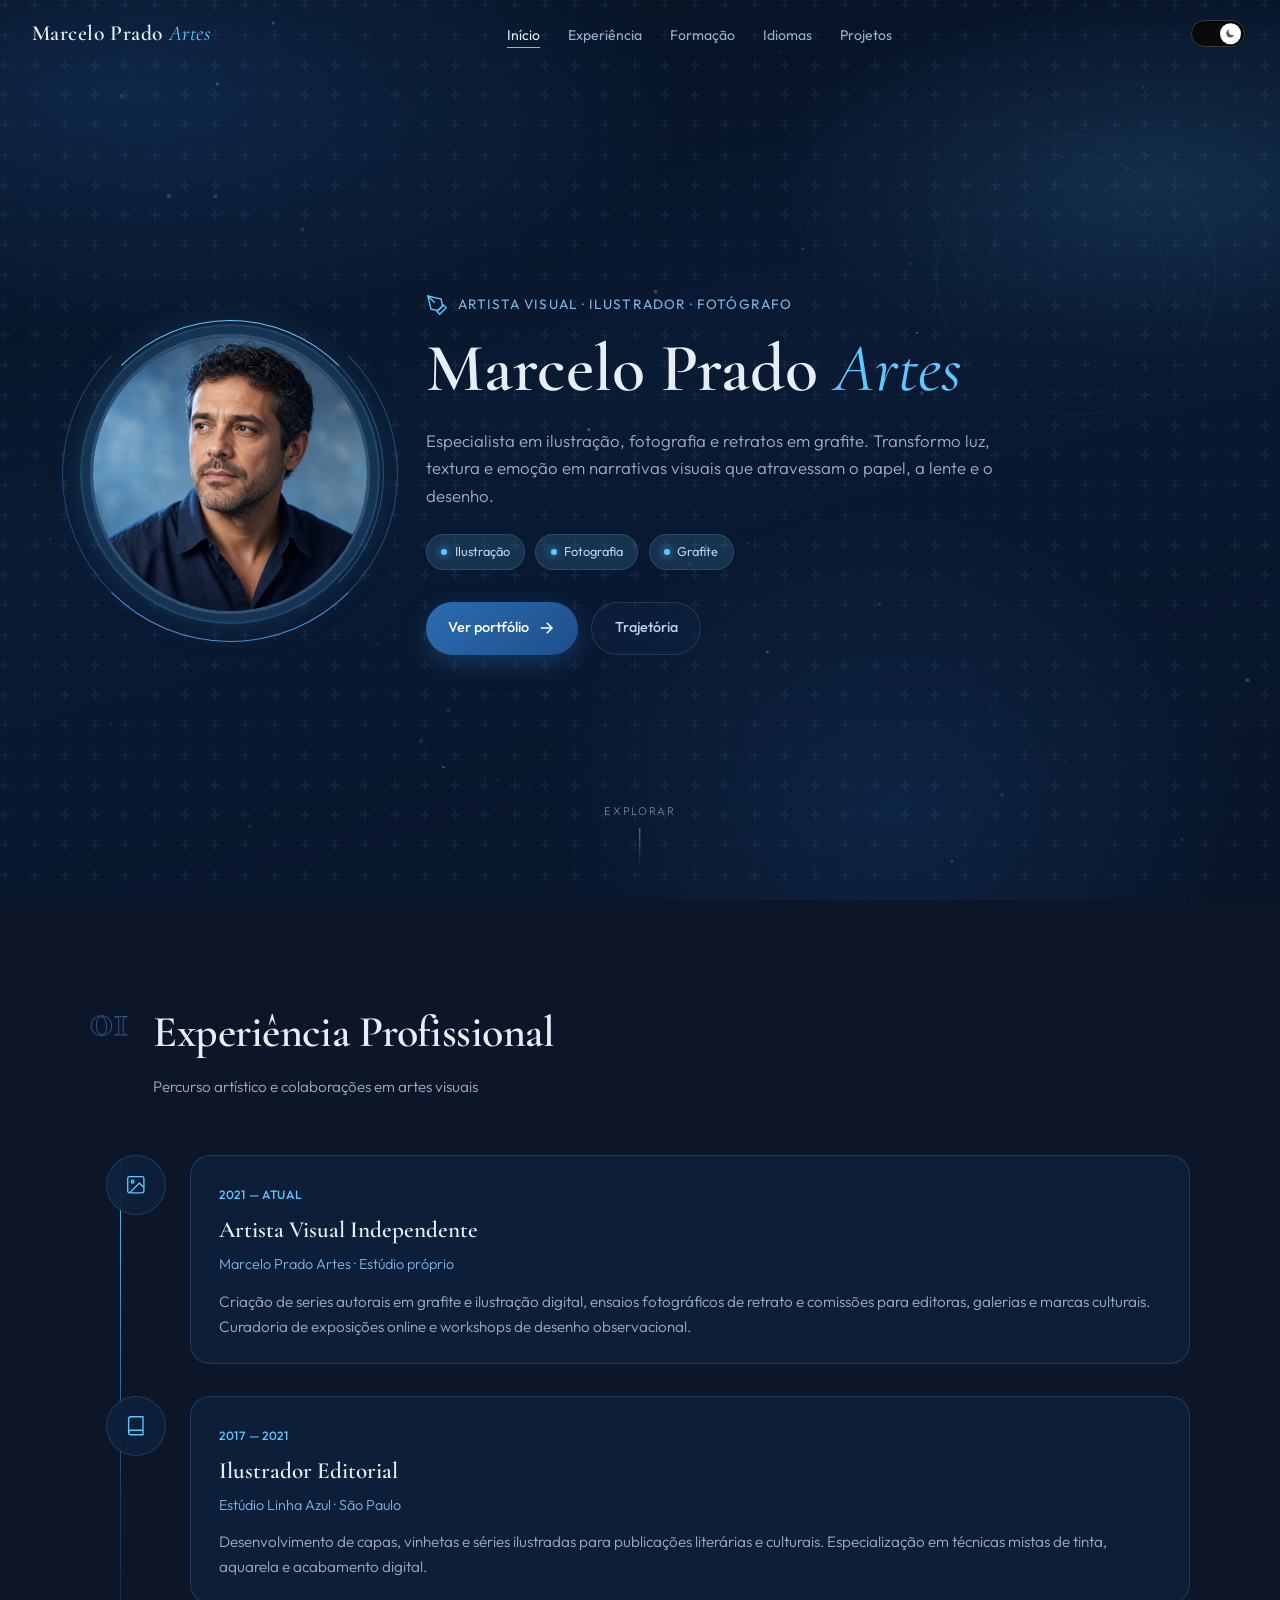
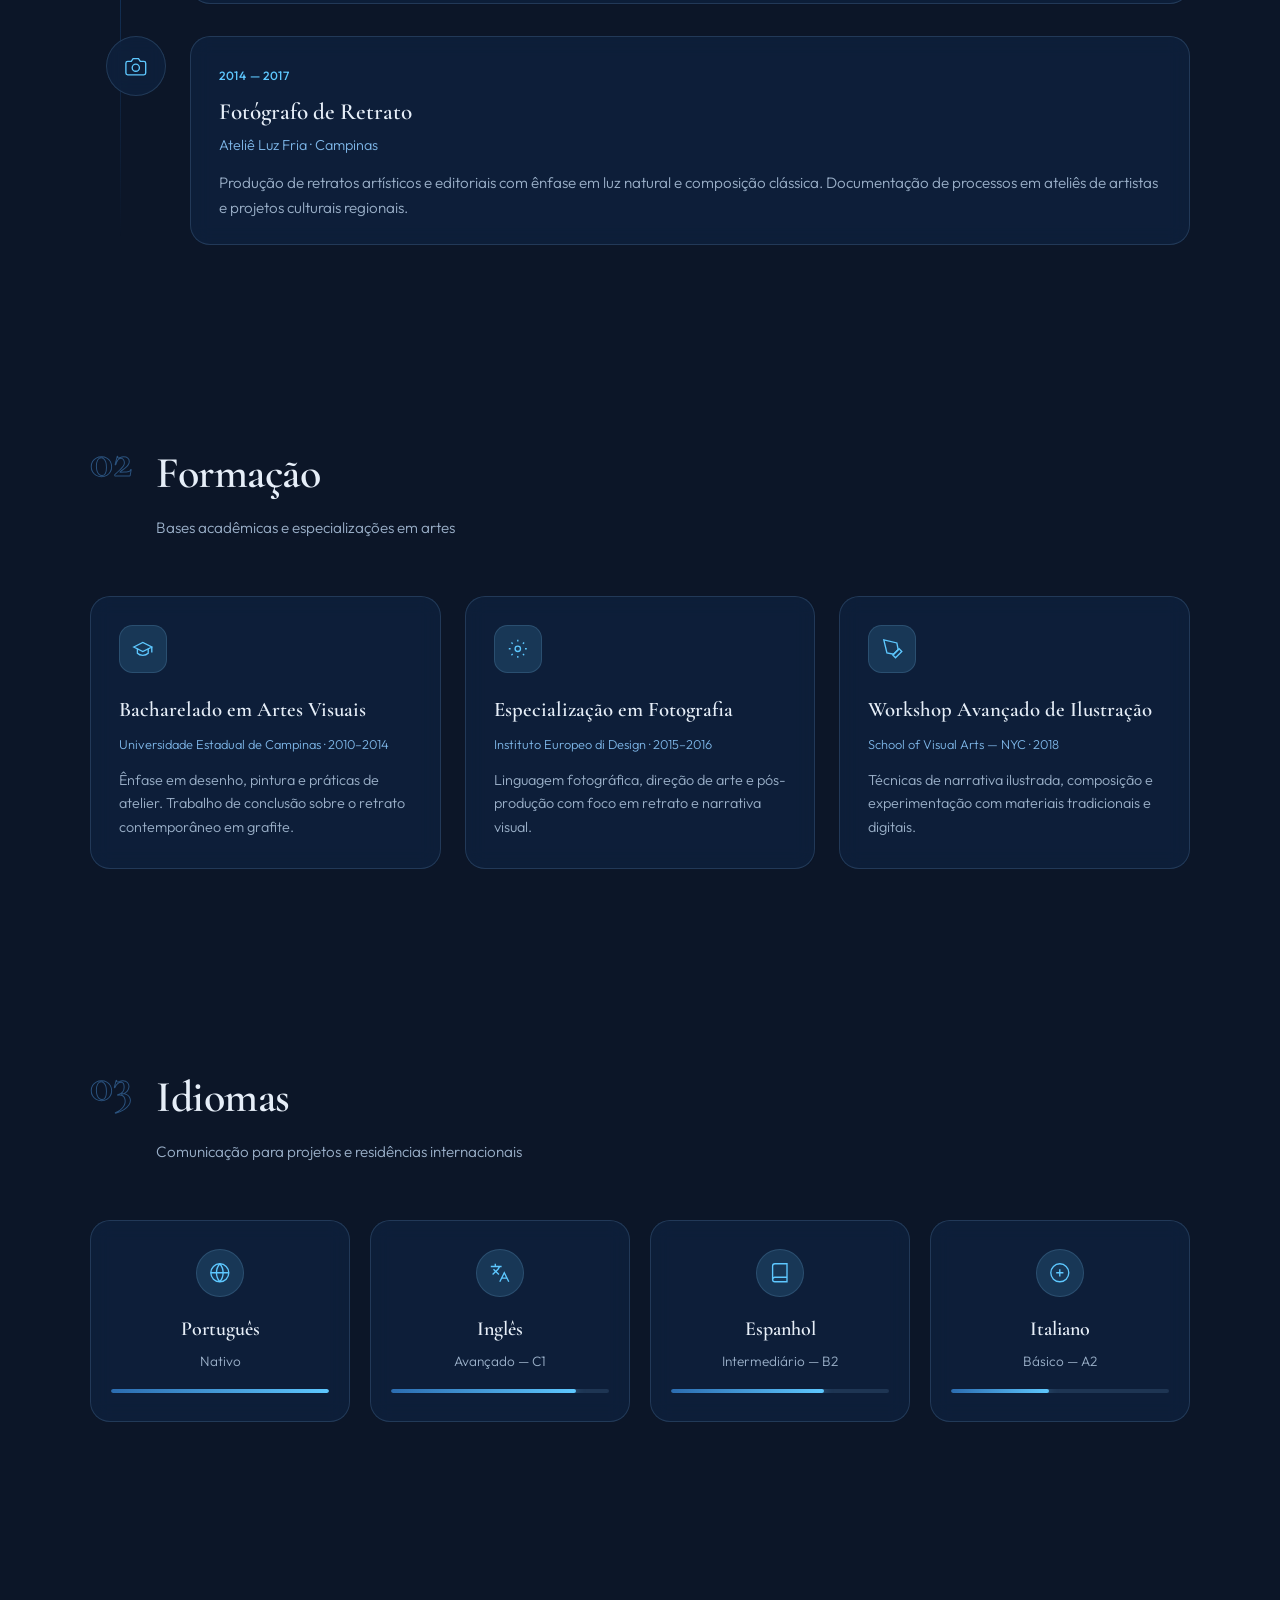
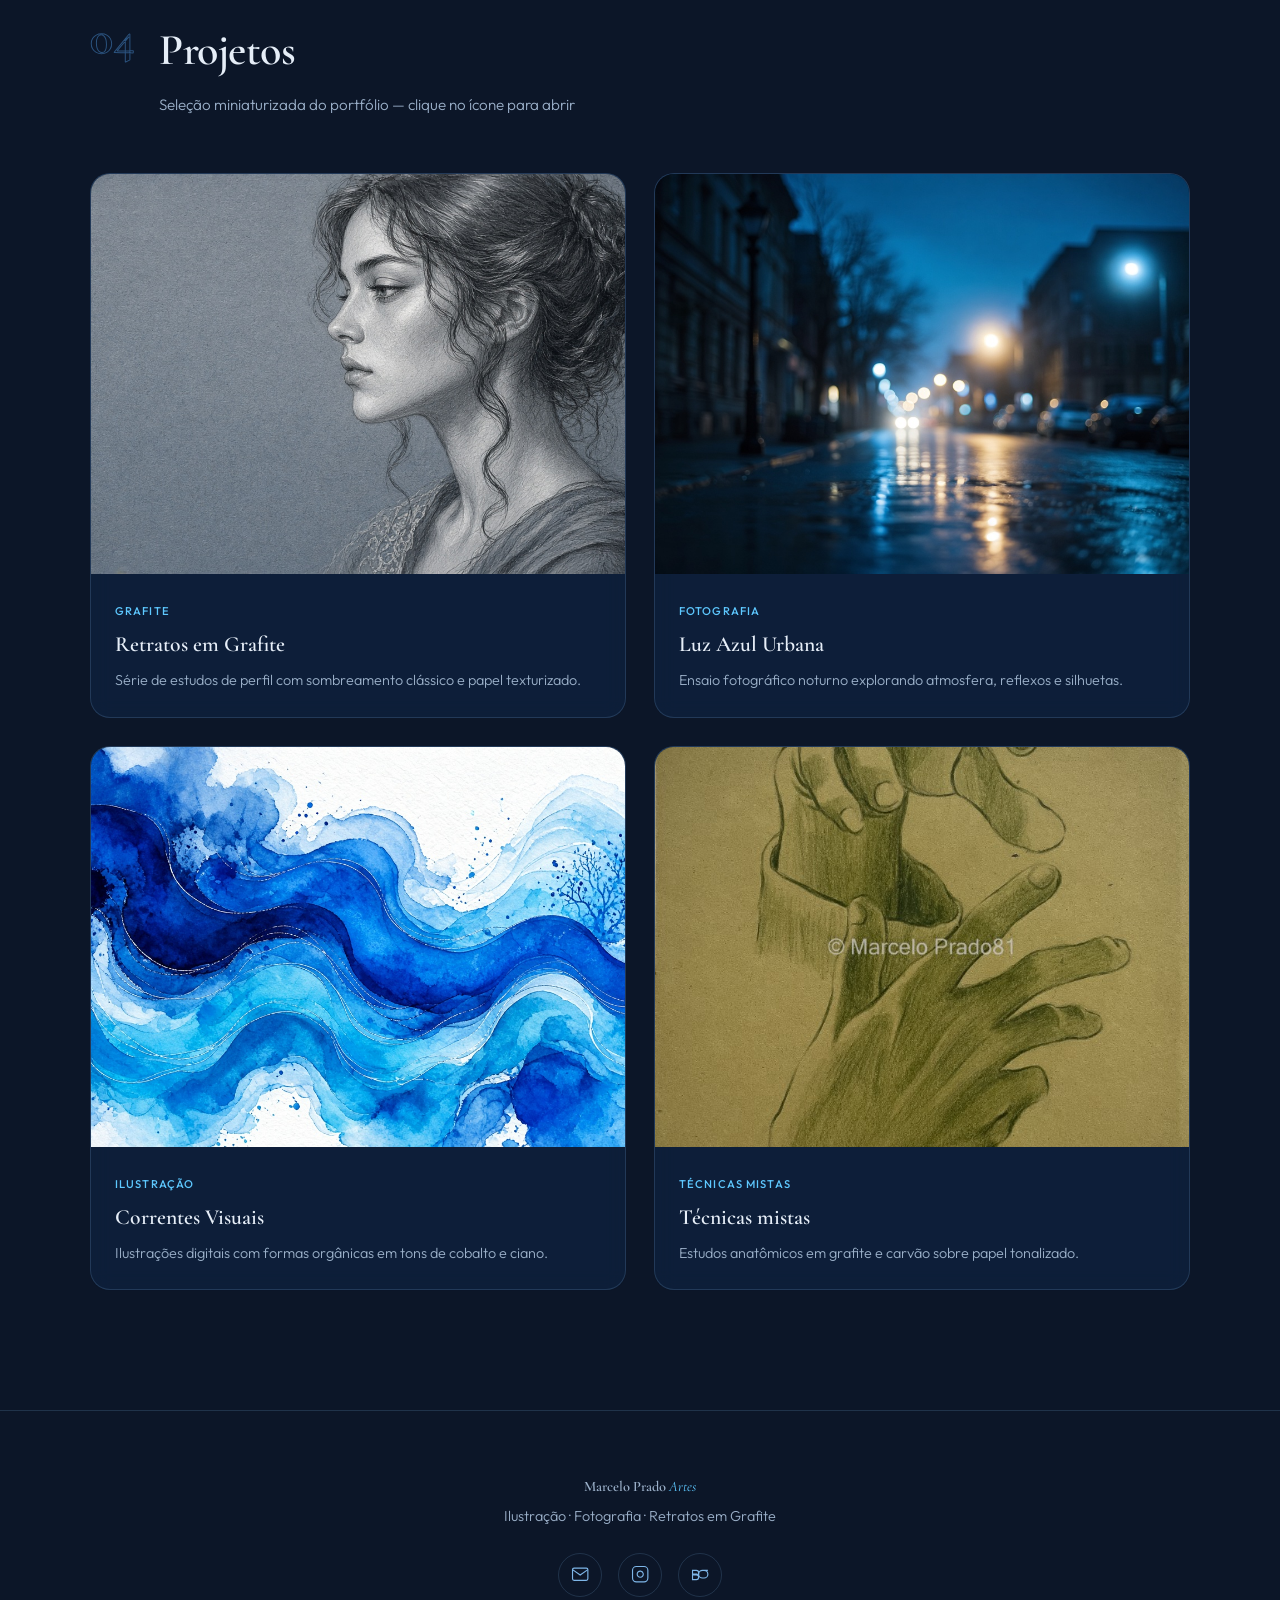
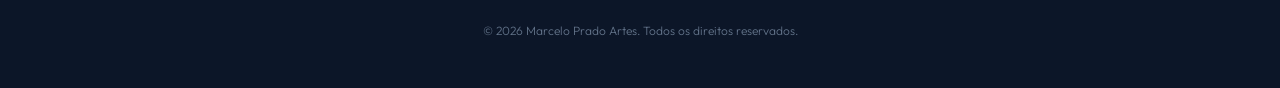
==== commit aacd3258: "style(theme): adiciona ícones sol/lua ao seletor de tema Co-authored-by: Cursor <cursoragent@cursor." ====
--- a/Marcelo Prado Artes.html
+++ b/Marcelo Prado Artes.html
@@ -36,7 +36,15 @@
         title="Alternar modo claro / escuro"
       >
         <span class="theme-switch" aria-hidden="true">
-          <span class="theme-knob"></span>
+          <span class="theme-knob">
+            <svg class="theme-icon theme-icon-sun" viewBox="0 0 24 24" fill="none" stroke="currentColor" stroke-width="2.2" stroke-linecap="round">
+              <circle cx="12" cy="12" r="3.5"/>
+              <path d="M12 2.5v2.2M12 19.3v2.2M2.5 12h2.2M19.3 12h2.2M5.1 5.1l1.6 1.6M17.3 17.3l1.6 1.6M5.1 18.9l1.6-1.6M17.3 6.7l1.6-1.6"/>
+            </svg>
+            <svg class="theme-icon theme-icon-moon" viewBox="0 0 24 24" fill="currentColor">
+              <path d="M20.2 14.3A7.8 7.8 0 019.7 3.8 8.2 8.2 0 1020.2 14.3z"/>
+            </svg>
+          </span>
         </span>
       </button>
       <button class="nav-toggle" id="navToggle" aria-label="Abrir menu">
--- a/styles.css
+++ b/styles.css
@@ -203,8 +203,8 @@
 
 .theme-switch {
   position: relative;
-  width: 3.15rem;
-  height: 1.55rem;
+  width: 3.35rem;
+  height: 1.7rem;
   border-radius: 999px;
   background: #0a0a0a;
   border: 1.5px solid #3a3a3a;
@@ -215,17 +215,39 @@
 .theme-knob {
   position: absolute;
   top: 50%;
-  left: calc(100% - 1.3rem - 0.18rem);
-  width: 1.3rem;
-  height: 1.3rem;
+  left: calc(100% - 1.35rem - 0.16rem);
+  width: 1.35rem;
+  height: 1.35rem;
   border-radius: 50%;
   background: #ffffff;
   transform: translateY(-50%);
   box-shadow: 0 1px 3px rgba(0, 0, 0, 0.35);
   transition: left 0.35s var(--ease), background 0.35s var(--ease);
-}
-
-/* Modo claro: trilha clara, knob escuro à esquerda */
+  display: grid;
+  place-items: center;
+}
+
+.theme-icon {
+  grid-area: 1 / 1;
+  width: 0.78rem;
+  height: 0.78rem;
+  transition: opacity 0.3s var(--ease), transform 0.3s var(--ease);
+}
+
+/* Modo escuro: lua no knob */
+.theme-icon-sun {
+  color: var(--theme-sun);
+  opacity: 0;
+  transform: scale(0.6) rotate(-45deg);
+}
+
+.theme-icon-moon {
+  color: #4a5d78;
+  opacity: 1;
+  transform: scale(1) rotate(0deg);
+}
+
+/* Modo claro: trilha clara, knob escuro à esquerda com sol */
 html[data-theme="light"] .theme-switch {
   background: #d6d6d6;
   border-color: #c4c4c4;
@@ -233,9 +255,20 @@
 }
 
 html[data-theme="light"] .theme-knob {
-  left: 0.18rem;
+  left: 0.16rem;
   background: #111111;
   box-shadow: 0 1px 3px rgba(0, 0, 0, 0.25);
+}
+
+html[data-theme="light"] .theme-icon-sun {
+  opacity: 1;
+  transform: scale(1) rotate(0deg);
+  color: var(--theme-sun);
+}
+
+html[data-theme="light"] .theme-icon-moon {
+  opacity: 0;
+  transform: scale(0.6) rotate(45deg);
 }
 
 .nav-brand {
@@ -351,6 +384,82 @@
   justify-content: center;
   padding-top: 7rem;
   padding-bottom: 4rem;
+}
+
+/* Hero full-bleed (index.html) */
+.hero-fullbleed {
+  position: relative;
+  justify-content: flex-end;
+  padding: 0;
+  overflow: hidden;
+}
+
+.hero-media {
+  position: absolute;
+  inset: 0;
+  z-index: 0;
+}
+
+.hero-portrait {
+  width: 100%;
+  height: 100%;
+  object-fit: cover;
+  object-position: center 20%;
+}
+
+.hero-media-veil {
+  position: absolute;
+  inset: 0;
+  background:
+    linear-gradient(105deg, rgba(6, 16, 31, 0.88) 0%, rgba(6, 16, 31, 0.55) 48%, rgba(6, 16, 31, 0.25) 100%),
+    linear-gradient(to top, rgba(6, 16, 31, 0.75) 0%, transparent 45%);
+  pointer-events: none;
+}
+
+html[data-theme="light"] .hero-media-veil {
+  background:
+    linear-gradient(105deg, rgba(245, 248, 252, 0.92) 0%, rgba(245, 248, 252, 0.55) 48%, rgba(245, 248, 252, 0.2) 100%),
+    linear-gradient(to top, rgba(245, 248, 252, 0.7) 0%, transparent 45%);
+}
+
+.hero-fullbleed .hero-content {
+  position: relative;
+  z-index: 1;
+  display: block;
+  max-width: 1100px;
+  width: 100%;
+  margin: 0 auto;
+  padding: 8rem 1.5rem 5.5rem;
+}
+
+.hero-fullbleed .scroll-hint {
+  z-index: 1;
+}
+
+.eyebrow {
+  display: inline-flex;
+  align-items: center;
+  gap: 0.6rem;
+  font-size: 0.85rem;
+  font-weight: 400;
+  letter-spacing: 0.08em;
+  text-transform: uppercase;
+  color: var(--blue-300);
+  margin-bottom: 1rem;
+}
+
+.hero-content > h1 {
+  font-family: var(--font-display);
+  font-size: clamp(2.75rem, 6vw, 4.25rem);
+  font-weight: 600;
+  line-height: 1.1;
+  margin-bottom: 1.25rem;
+}
+
+.hero-content > h1 em {
+  font-style: italic;
+  font-weight: 400;
+  color: var(--accent);
 }
 
 .hero-ornament {
@@ -596,6 +705,11 @@
   border: 1px solid var(--stroke);
   color: var(--blue-200);
   background: rgba(15, 39, 71, 0.4);
+}
+
+html[data-theme="light"] .btn-ghost {
+  color: var(--blue-500);
+  background: rgba(255, 255, 255, 0.55);
 }
 
 .btn-ghost:hover {
@@ -658,6 +772,18 @@
   position: relative;
 }
 
+.timeline-marker {
+  width: 0.85rem;
+  height: 0.85rem;
+  margin: 1.35rem 0 0 1.5rem;
+  border-radius: 50%;
+  background: var(--accent);
+  border: 2px solid var(--paper);
+  box-shadow: 0 0 0 3px rgba(94, 200, 255, 0.35);
+  z-index: 1;
+  flex-shrink: 0;
+}
+
 .timeline-icon {
   width: 3.75rem;
   height: 3.75rem;
@@ -727,6 +853,45 @@
 }
 
 /* ---- Formação ---- */
+.formation-list {
+  display: flex;
+  flex-direction: column;
+  gap: 1.25rem;
+}
+
+.formation-item {
+  background: var(--card);
+  border: 1px solid var(--stroke);
+  border-radius: var(--radius);
+  padding: 1.5rem 1.75rem;
+  backdrop-filter: blur(10px);
+  transition: transform 0.35s var(--ease), border-color 0.3s, box-shadow 0.35s;
+}
+
+.formation-item:hover {
+  transform: translateX(4px);
+  border-color: rgba(94, 200, 255, 0.35);
+  box-shadow: var(--glow);
+}
+
+.formation-item h3 {
+  font-family: var(--font-display);
+  font-size: 1.35rem;
+  font-weight: 600;
+  margin-bottom: 0.35rem;
+}
+
+.formation-item .meta {
+  font-size: 0.8rem;
+  color: var(--blue-300);
+  margin-bottom: 0.75rem;
+}
+
+.formation-item p:last-child {
+  font-size: 0.95rem;
+  color: var(--ink-muted);
+}
+
 .cards-grid {
   display: grid;
   grid-template-columns: repeat(3, 1fr);
@@ -798,6 +963,41 @@
 }
 
 /* ---- Idiomas ---- */
+.lang-list {
+  display: flex;
+  flex-direction: column;
+  gap: 1.35rem;
+  max-width: 36rem;
+}
+
+.lang-item {
+  display: flex;
+  flex-direction: column;
+  gap: 0.55rem;
+}
+
+.lang-row {
+  display: flex;
+  align-items: baseline;
+  justify-content: space-between;
+  gap: 1rem;
+}
+
+.lang-row h3 {
+  font-family: var(--font-display);
+  font-size: 1.25rem;
+  font-weight: 600;
+}
+
+.lang-row span {
+  font-size: 0.85rem;
+  color: var(--ink-muted);
+}
+
+.lang-item.in-view .lang-bar span {
+  width: var(--level);
+}
+
 .lang-grid {
   display: grid;
   grid-template-columns: repeat(4, 1fr);
@@ -863,6 +1063,38 @@
 }
 
 /* ---- Portfólio / Projetos ---- */
+.project-filters {
+  display: flex;
+  flex-wrap: wrap;
+  gap: 0.65rem;
+  margin-bottom: 2rem;
+}
+
+.filter-btn {
+  padding: 0.45rem 1rem;
+  font-size: 0.8rem;
+  font-weight: 400;
+  color: var(--ink-muted);
+  border: 1px solid var(--stroke);
+  border-radius: 999px;
+  background: var(--accent-soft);
+  transition: color 0.25s, border-color 0.25s, background 0.25s, transform 0.25s;
+}
+
+.filter-btn:hover,
+.filter-btn:focus-visible {
+  color: var(--ink);
+  border-color: rgba(94, 200, 255, 0.45);
+  outline: none;
+}
+
+.filter-btn.active {
+  color: #fff;
+  background: linear-gradient(135deg, var(--blue-500), var(--blue-600));
+  border-color: transparent;
+  box-shadow: 0 6px 18px rgba(43, 108, 176, 0.3);
+}
+
 .portfolio-grid {
   display: grid;
   grid-template-columns: repeat(2, 1fr);
@@ -933,7 +1165,8 @@
   opacity: 1;
 }
 
-.open-project {
+/* Botão circular no overlay (versão legado) */
+.portfolio-overlay .open-project {
   width: 3.5rem;
   height: 3.5rem;
   display: grid;
@@ -946,14 +1179,28 @@
   transition: transform 0.35s var(--ease);
 }
 
-.portfolio-card:hover .open-project {
+.portfolio-card:hover .portfolio-overlay .open-project {
   transform: scale(1);
   animation: icon-pulse-ring 1.8s ease-out infinite;
 }
 
-.open-project svg {
+.portfolio-overlay .open-project svg {
   width: 1.25rem;
   height: 1.25rem;
+}
+
+/* Card inteiro clicável (index.html) */
+.portfolio-open {
+  display: block;
+  width: 100%;
+  text-align: left;
+  color: inherit;
+  cursor: pointer;
+}
+
+.portfolio-open:focus-visible {
+  outline: 2px solid var(--accent);
+  outline-offset: -2px;
 }
 
 @keyframes icon-pulse-ring {
@@ -1553,6 +1800,24 @@
   font-size: 0.9rem;
 }
 
+.footer-tagline {
+  color: var(--ink-muted);
+  font-size: 0.9rem;
+}
+
+.footer-email {
+  display: inline-block;
+  margin-top: 0.85rem;
+  font-size: 0.95rem;
+  font-weight: 400;
+  color: var(--accent);
+  transition: color 0.25s, opacity 0.25s;
+}
+
+.footer-email:hover {
+  opacity: 0.85;
+}
+
 .footer-links {
   display: flex;
   justify-content: center;
@@ -1616,6 +1881,26 @@
     justify-items: center;
   }
 
+  .hero-fullbleed .hero-content {
+    text-align: left;
+    justify-items: start;
+    padding: 7rem 1.25rem 4.5rem;
+  }
+
+  .hero-fullbleed .hero-cta {
+    justify-content: flex-start;
+  }
+
+  .hero-media-veil {
+    background:
+      linear-gradient(to top, rgba(6, 16, 31, 0.92) 0%, rgba(6, 16, 31, 0.55) 50%, rgba(6, 16, 31, 0.35) 100%);
+  }
+
+  html[data-theme="light"] .hero-media-veil {
+    background:
+      linear-gradient(to top, rgba(245, 248, 252, 0.94) 0%, rgba(245, 248, 252, 0.6) 50%, rgba(245, 248, 252, 0.35) 100%);
+  }
+
   .hero-text .eyebrow {
     justify-content: center;
   }
@@ -1627,6 +1912,10 @@
 
   .lead {
     margin-inline: auto;
+  }
+
+  .hero-fullbleed .lead {
+    margin-inline: 0;
   }
 
   .hero-ornament {
@@ -1689,6 +1978,10 @@
     left: 1.4rem;
   }
 
+  .timeline-marker {
+    margin-left: 1.05rem;
+  }
+
   .timeline-icon {
     width: 3rem;
     height: 3rem;
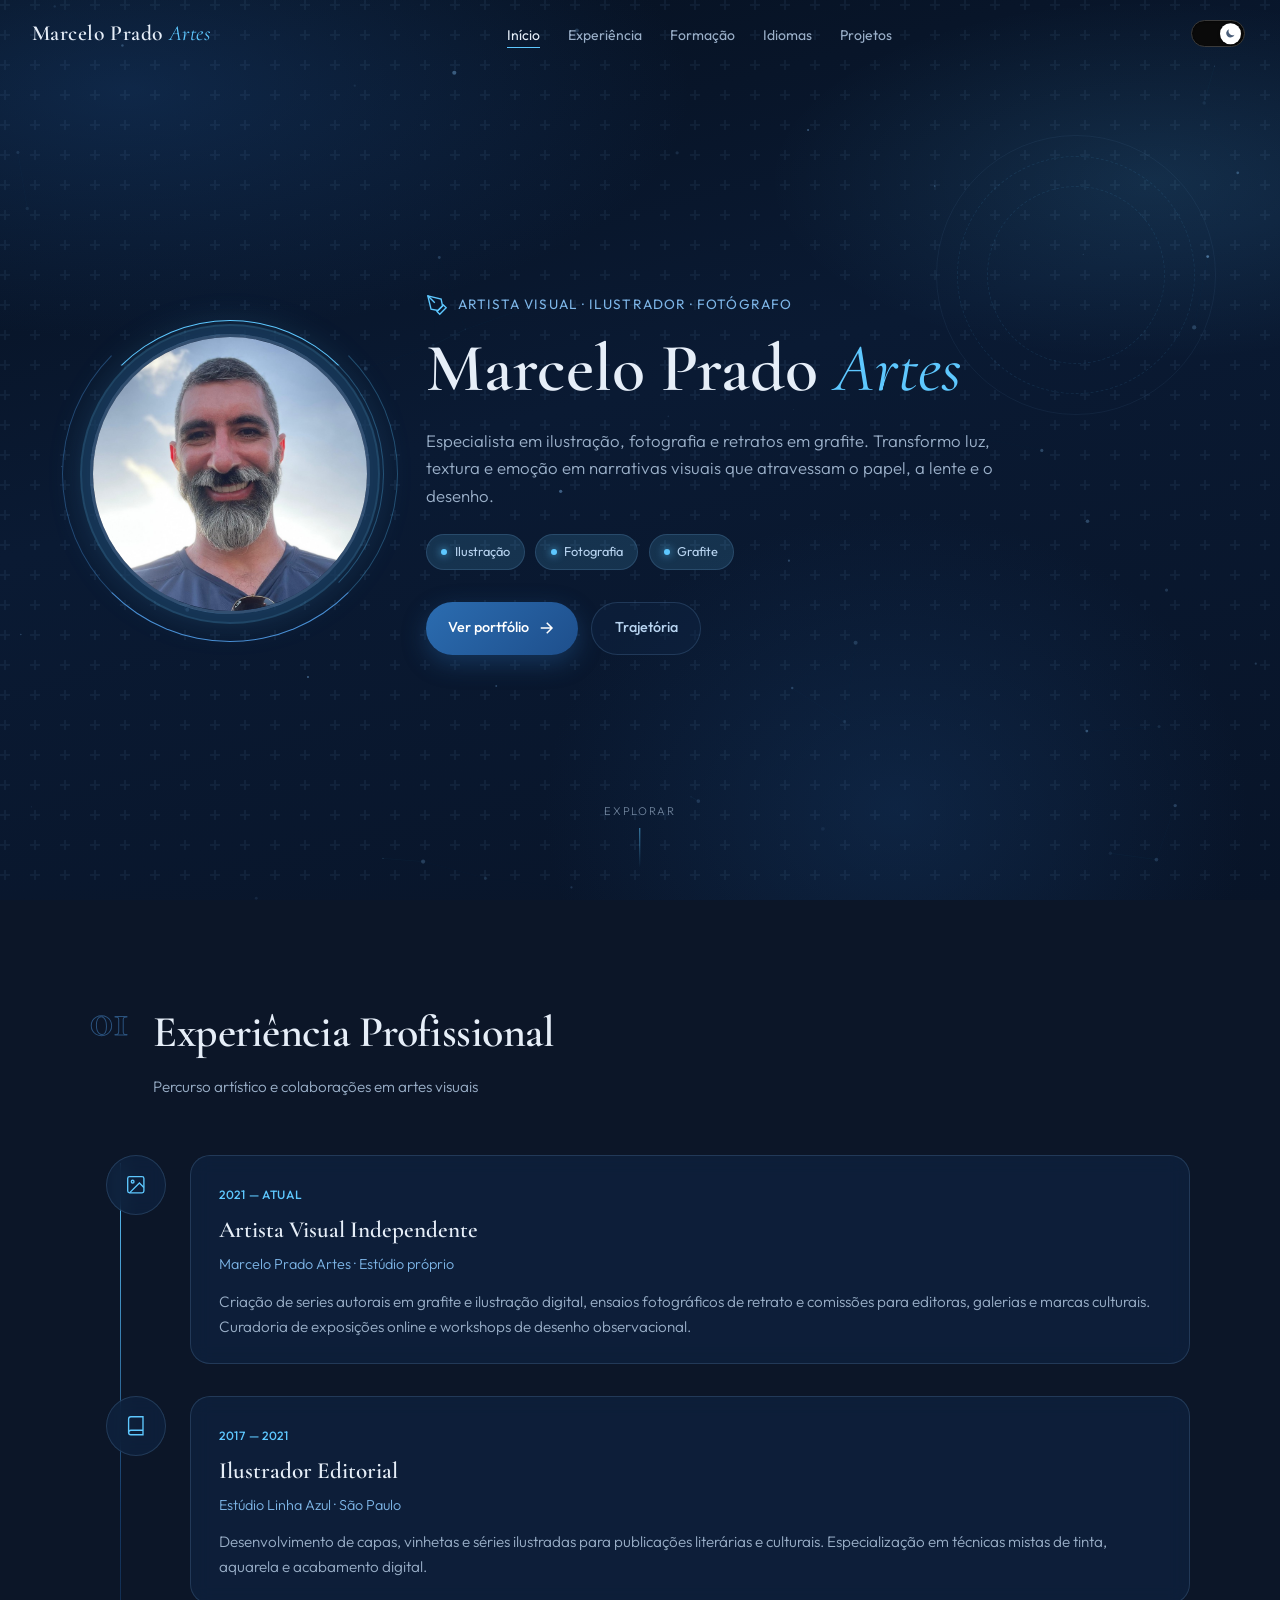
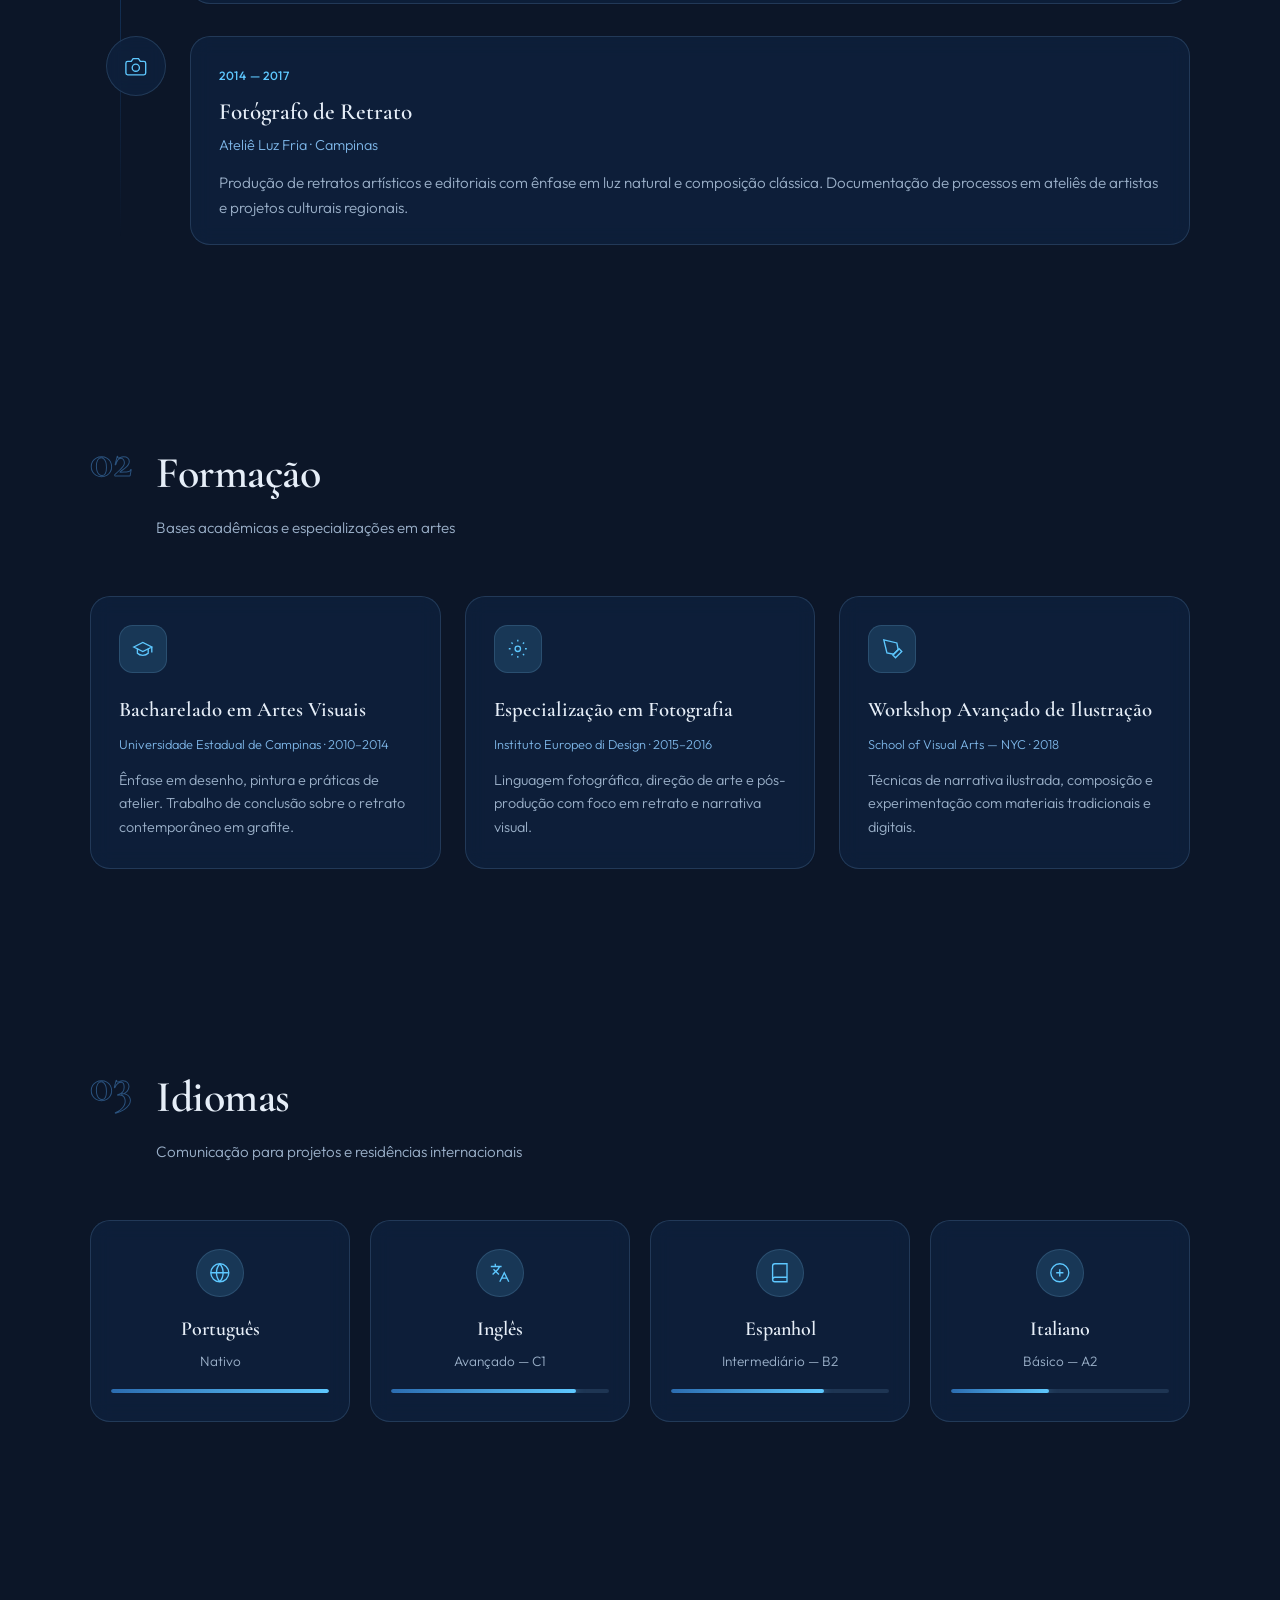
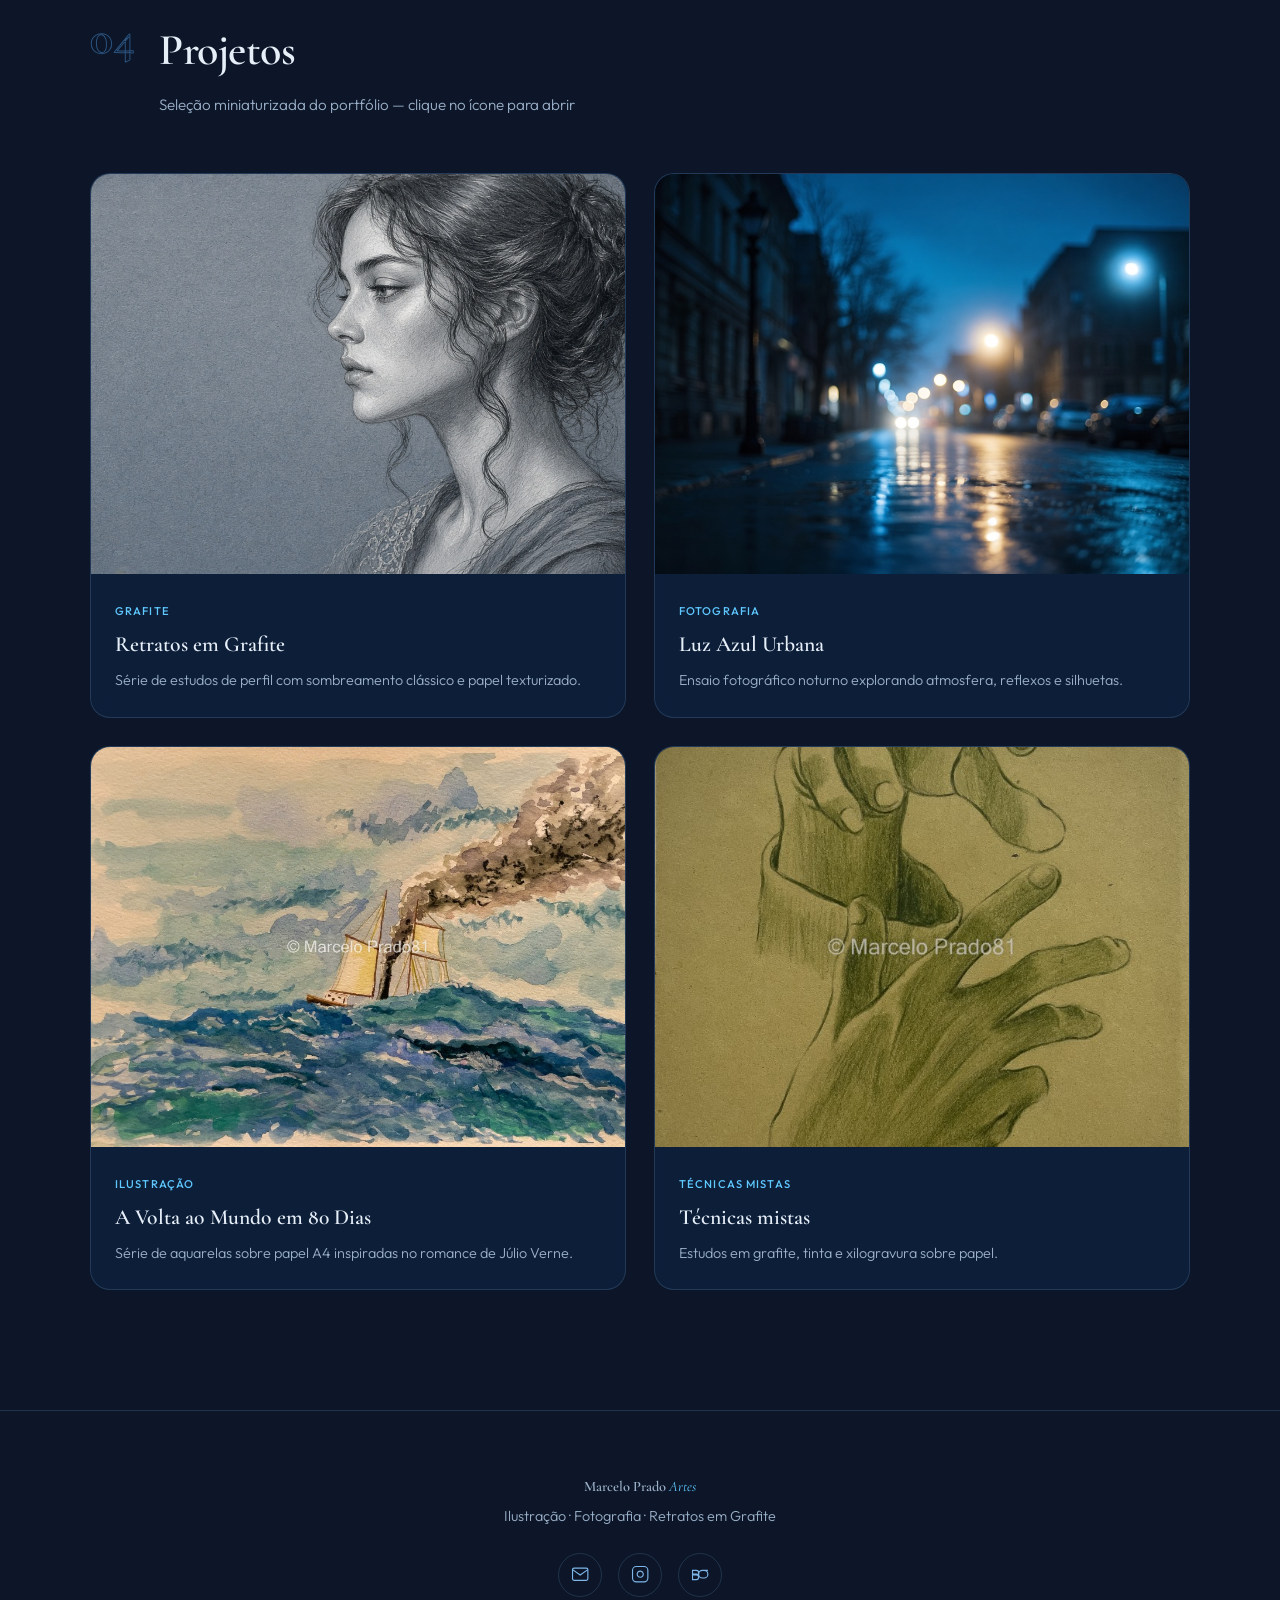
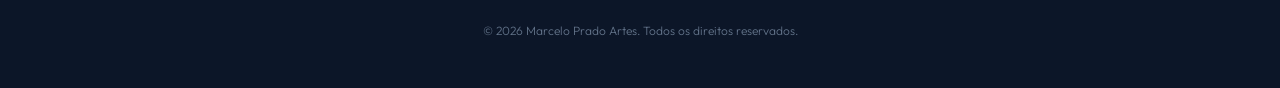
==== commit 02027556: "feat: atualiza portfólio com obras reais e refina o hero" ====
--- a/Marcelo Prado Artes.html
+++ b/Marcelo Prado Artes.html
@@ -346,9 +346,9 @@
 
         <article class="portfolio-card reveal" data-project="ilustracao" data-category="ilustracao">
           <div class="portfolio-thumb">
-            <img src="assets/portfolio-ilustracao.jpg" alt="Ilustração de ondas abstratas" />
+            <img src="assets/portfolio-ilustracao.jpg" alt="Aquarela — navio em mar revolto" />
             <div class="portfolio-overlay">
-              <button class="open-project" aria-label="Abrir projeto Correntes Visuais" type="button">
+              <button class="open-project" aria-label="Abrir projeto A Volta ao Mundo em 80 Dias" type="button">
                 <svg viewBox="0 0 24 24" fill="none" stroke="currentColor" stroke-width="1.8">
                   <path d="M18 13v6a2 2 0 01-2 2H5a2 2 0 01-2-2V8a2 2 0 012-2h6"/><polyline points="15 3 21 3 21 9"/><line x1="10" y1="14" x2="21" y2="3"/>
                 </svg>
@@ -357,8 +357,8 @@
           </div>
           <div class="portfolio-info">
             <span class="portfolio-cat">Ilustração</span>
-            <h3>Correntes Visuais</h3>
-            <p>Ilustrações digitais com formas orgânicas em tons de cobalto e ciano.</p>
+            <h3>A Volta ao Mundo em 80 Dias</h3>
+            <p>Série de aquarelas sobre papel A4 inspiradas no romance de Júlio Verne.</p>
           </div>
         </article>
 
@@ -376,7 +376,7 @@
           <div class="portfolio-info">
             <span class="portfolio-cat">Técnicas mistas</span>
             <h3>Técnicas mistas</h3>
-            <p>Estudos anatômicos em grafite e carvão sobre papel tonalizado.</p>
+            <p>Estudos em grafite, tinta e xilogravura sobre papel.</p>
           </div>
         </article>
       </div>
--- a/styles.css
+++ b/styles.css
@@ -392,34 +392,68 @@
   justify-content: flex-end;
   padding: 0;
   overflow: hidden;
+  background: var(--paper);
 }
 
 .hero-media {
   position: absolute;
-  inset: 0;
+  top: 50%;
+  right: 0;
   z-index: 0;
+  width: min(62vw, 780px);
+  height: min(92vh, 900px);
+  transform: translateY(-50%);
+  /* Dissolução suave das margens no fundo azul */
+  -webkit-mask-image: radial-gradient(
+    ellipse 72% 68% at 58% 46%,
+    #000 18%,
+    rgba(0, 0, 0, 0.85) 42%,
+    rgba(0, 0, 0, 0.35) 62%,
+    transparent 78%
+  );
+  mask-image: radial-gradient(
+    ellipse 72% 68% at 58% 46%,
+    #000 18%,
+    rgba(0, 0, 0, 0.85) 42%,
+    rgba(0, 0, 0, 0.35) 62%,
+    transparent 78%
+  );
 }
 
 .hero-portrait {
   width: 100%;
   height: 100%;
-  object-fit: cover;
-  object-position: center 20%;
+  object-fit: contain;
+  object-position: center right;
 }
 
 .hero-media-veil {
   position: absolute;
-  inset: 0;
+  inset: -10% 0 -10% -45%;
   background:
-    linear-gradient(105deg, rgba(6, 16, 31, 0.88) 0%, rgba(6, 16, 31, 0.55) 48%, rgba(6, 16, 31, 0.25) 100%),
-    linear-gradient(to top, rgba(6, 16, 31, 0.75) 0%, transparent 45%);
+    linear-gradient(
+      100deg,
+      var(--paper) 0%,
+      rgba(6, 16, 31, 0.75) 28%,
+      rgba(6, 16, 31, 0.28) 52%,
+      transparent 72%
+    ),
+    linear-gradient(to top, var(--paper) 0%, transparent 32%),
+    linear-gradient(to bottom, rgba(6, 16, 31, 0.45) 0%, transparent 22%);
   pointer-events: none;
 }
 
 html[data-theme="light"] .hero-media-veil {
   background:
-    linear-gradient(105deg, rgba(245, 248, 252, 0.92) 0%, rgba(245, 248, 252, 0.55) 48%, rgba(245, 248, 252, 0.2) 100%),
-    linear-gradient(to top, rgba(245, 248, 252, 0.7) 0%, transparent 45%);
+    linear-gradient(
+      100deg,
+      var(--paper) 0%,
+      rgba(245, 248, 252, 0.82) 28%,
+      rgba(245, 248, 252, 0.32) 52%,
+      transparent 72%
+    ),
+    linear-gradient(to top, var(--paper) 0%, transparent 32%),
+    linear-gradient(to bottom, rgba(245, 248, 252, 0.45) 0%, transparent 22%);
 }
 
 .hero-fullbleed .hero-content {
@@ -1891,14 +1925,45 @@
     justify-content: flex-start;
   }
 
+  .hero-media {
+    top: 0;
+    right: 50%;
+    width: min(96vw, 520px);
+    height: 62vh;
+    transform: translateX(50%);
+    -webkit-mask-image: radial-gradient(
+      ellipse 78% 72% at 50% 38%,
+      #000 22%,
+      rgba(0, 0, 0, 0.8) 48%,
+      rgba(0, 0, 0, 0.3) 68%,
+      transparent 82%
+    );
+    mask-image: radial-gradient(
+      ellipse 78% 72% at 50% 38%,
+      #000 22%,
+      rgba(0, 0, 0, 0.8) 48%,
+      rgba(0, 0, 0, 0.3) 68%,
+      transparent 82%
+    );
+  }
+
+  .hero-portrait {
+    object-position: center top;
+  }
+
   .hero-media-veil {
+    inset: 0;
     background:
-      linear-gradient(to top, rgba(6, 16, 31, 0.92) 0%, rgba(6, 16, 31, 0.55) 50%, rgba(6, 16, 31, 0.35) 100%);
+      linear-gradient(to top, var(--paper) 0%, rgba(6, 16, 31, 0.7) 40%, transparent 72%),
+      linear-gradient(to right, var(--paper) 0%, transparent 45%),
+      linear-gradient(to left, var(--paper) 0%, transparent 45%);
   }
 
   html[data-theme="light"] .hero-media-veil {
     background:
-      linear-gradient(to top, rgba(245, 248, 252, 0.94) 0%, rgba(245, 248, 252, 0.6) 50%, rgba(245, 248, 252, 0.35) 100%);
+      linear-gradient(to top, var(--paper) 0%, rgba(245, 248, 252, 0.75) 40%, transparent 72%),
+      linear-gradient(to right, var(--paper) 0%, transparent 45%),
+      linear-gradient(to left, var(--paper) 0%, transparent 45%);
   }
 
   .hero-text .eyebrow {
